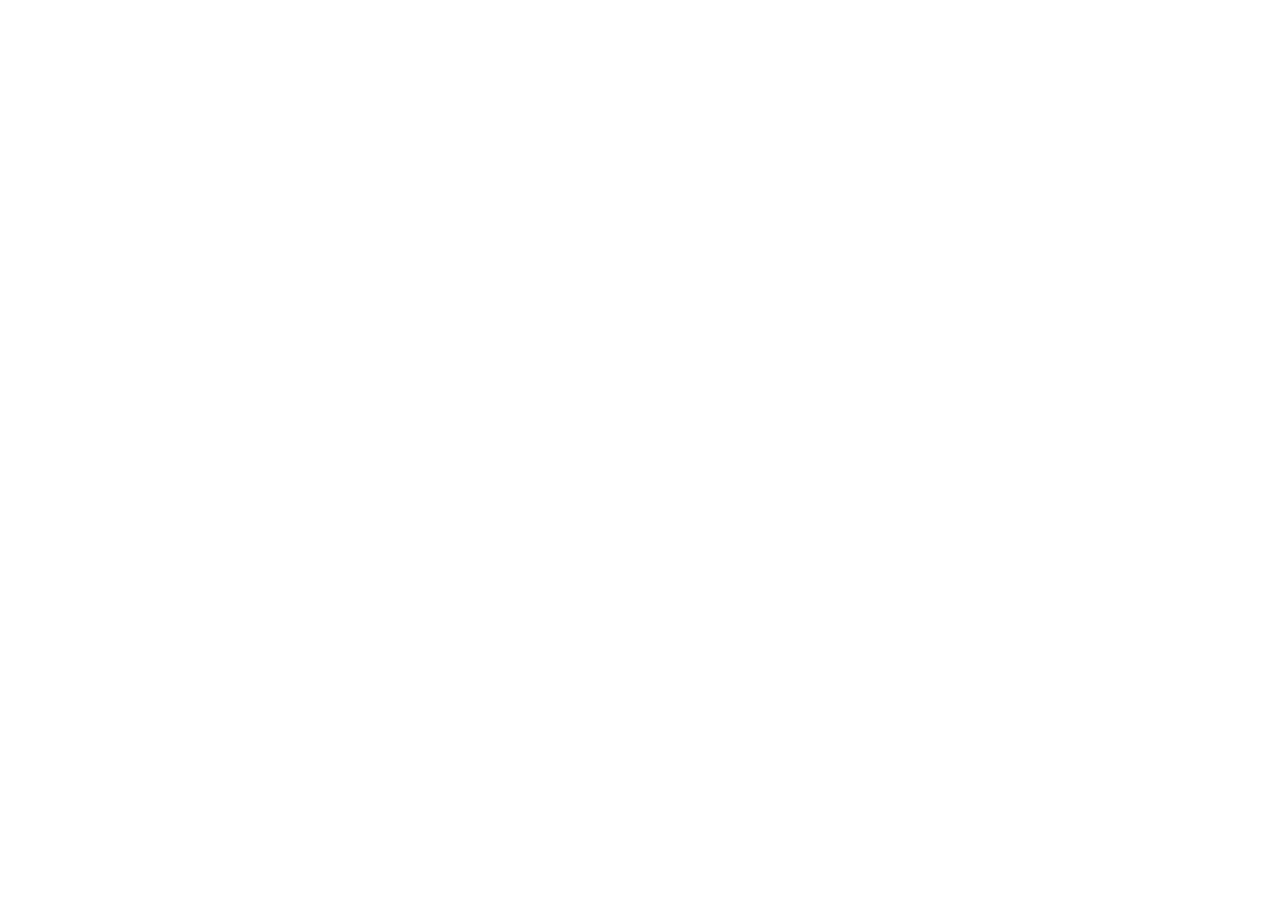
==== index.html @ 5455a0c4 "adding first file" ====
<!DOCTYPE html>
<html lang="en">

<head>
    <meta charset="UTF-8">
    <meta name="viewport" content="width=device-width, initial-scale=1.0">
    <title>Mental Models</title>

    <link rel="stylesheet" href="css/style.css">
    <link rel="stylesheet" href="css/responsive.css">

   <link rel="stylesheet" href="dist/css/lightbox.css">

    <script src= "js/main.js"></script>


</head>

<main>
    
</main>
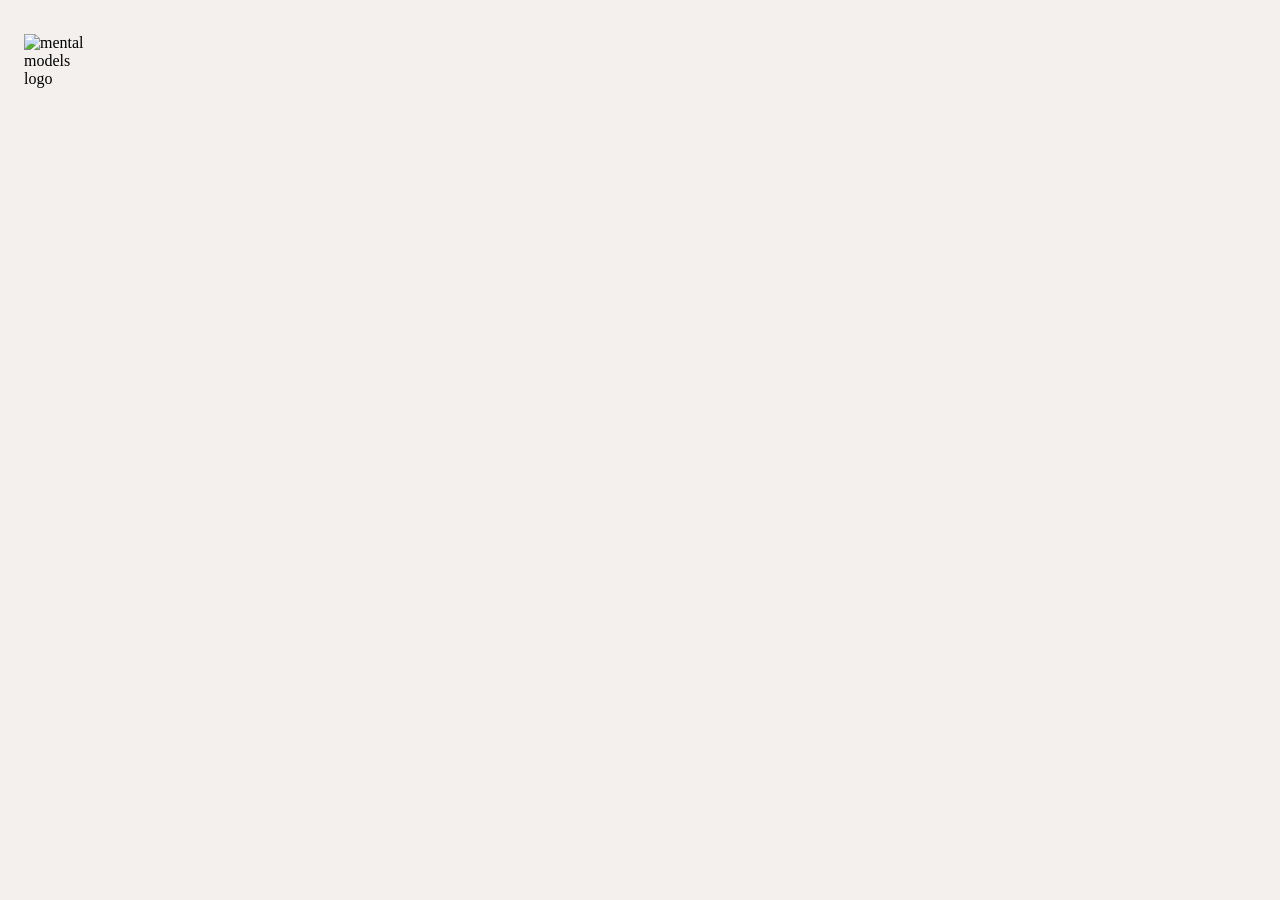
==== commit f9a39ef8: "working on nav" ====
--- a/index.html
+++ b/index.html
@@ -9,13 +9,67 @@
     <link rel="stylesheet" href="css/style.css">
     <link rel="stylesheet" href="css/responsive.css">
 
-   <link rel="stylesheet" href="dist/css/lightbox.css">
-
-    <script src= "js/main.js"></script>
-
-
 </head>
 
 <main>
-    
+
+    <header>
+
+    <!-- ===================================
+    NAV
+    =================================== -->
+
+    <div class="nav">
+        <div class="nav_container">
+
+            <div class="content_logo-container">
+                <img class="logo" src="assets/logo.svg" alt="mental models logo">
+            </div>
+
+            <div class="content_nav-link-container">
+
+                <div class=".nav-link-container_mode">
+                    <img class="icon" src="assets/dark-mode.svg" alt="dark mode">
+                </div>
+
+                <div class="nav-link-container_accessibility">
+                    <h4></h4>
+                </div>
+
+            </div>
+
+        </div>
+    </div>
+
+
+
+    </header>
+
+
+
+
+
+    <section>
+
+    <!-- ===================================
+    CONTENT
+    =================================== -->
+
+
+    <footer>
+        
+
+    </footer>
+
+
+    </section>
+
+
+
+
+
+
+
+
+
 </main>
--- a/css/style.css
+++ b/css/style.css
@@ -0,0 +1,119 @@
+
+body{
+    display: flex;
+    width: 390px;
+    flex-direction: column;
+    align-items: flex-start;
+    background: var(--grayscale-surface-default, #F3F0EE);
+
+}
+
+
+h4{
+    color: var(--grayscale-text-title, #26201E);
+
+    /* Heading/H4 */
+    font-family: var(--fonts-style-heading, "Source Serif 4");
+    font-size: var(--fonts-size-heading-H4, 30px);
+    font-style: normal;
+    font-weight: 700;
+    line-height: var(--fonts-line-height-heading-H4, 39px); /* 130% */
+}
+
+
+
+/* ===================================
+    ICON
+    =================================== */
+
+.icons{
+    width: 24px;
+    height: 24px;
+    flex-shrink: 0;
+    aspect-ratio: 1/1;
+}
+
+.logo{
+    width: 68px;
+    height: 68px;
+}
+
+
+/* ===================================
+    NAV
+    =================================== */
+
+.nav{
+    display: flex;
+    height: 120px;
+    padding: 0 var(--nav-margin, 16px);
+    justify-content: center;
+    align-items: center;
+    align-self: stretch;
+}
+
+.nav_container{
+    display: flex;
+    max-width: 1280px;
+    justify-content: center;
+    align-items: center;
+    flex: 1 0 0;
+    align-self: stretch;
+}
+
+.nav_container_content{
+    display: flex;
+    justify-content: space-between;
+    align-items: center;
+    flex: 1 0 0;
+    align-self: stretch;
+}
+
+/* LOGO */
+.content_logo-container{
+    display: flex;
+    width: 68px;
+    padding: 4px 0;
+    flex-direction: column;
+    align-items: center;
+}
+
+/* NAV LINK CONTAINER */
+.content_nav-link-container{
+    display: none;
+    justify-content: flex-end;
+    align-items: center;
+    gap: 40px;
+}
+
+/* LIGHT/DARK MODE */
+.nav-link-container_mode{
+    display: flex;
+    align-items: center;
+    gap: 55px;
+}
+
+.nav-link-container_accessibility{
+    display: flex;
+    align-items: center;
+    gap: 11px;
+}
+
+
+.content_menu-icon{
+    display: flex;
+    padding: 10px;
+    justify-content: center;
+    align-items: center;
+    gap: 10px;
+}
+
+.menu{
+    display: flex;
+    width: 44px;
+    height: 44px;
+    padding: 10px;
+    flex-direction: column;
+    align-items: flex-start;
+    gap: 30px;
+}
--- a/css/responsive.css
+++ b/css/responsive.css
@@ -0,0 +1,16 @@
+
+
+@media (min-width: 807px){
+
+
+}
+
+
+@media (min-width: 1440px){
+
+.content_nav-link-container {
+    display: flex;
+
+}
+
+}
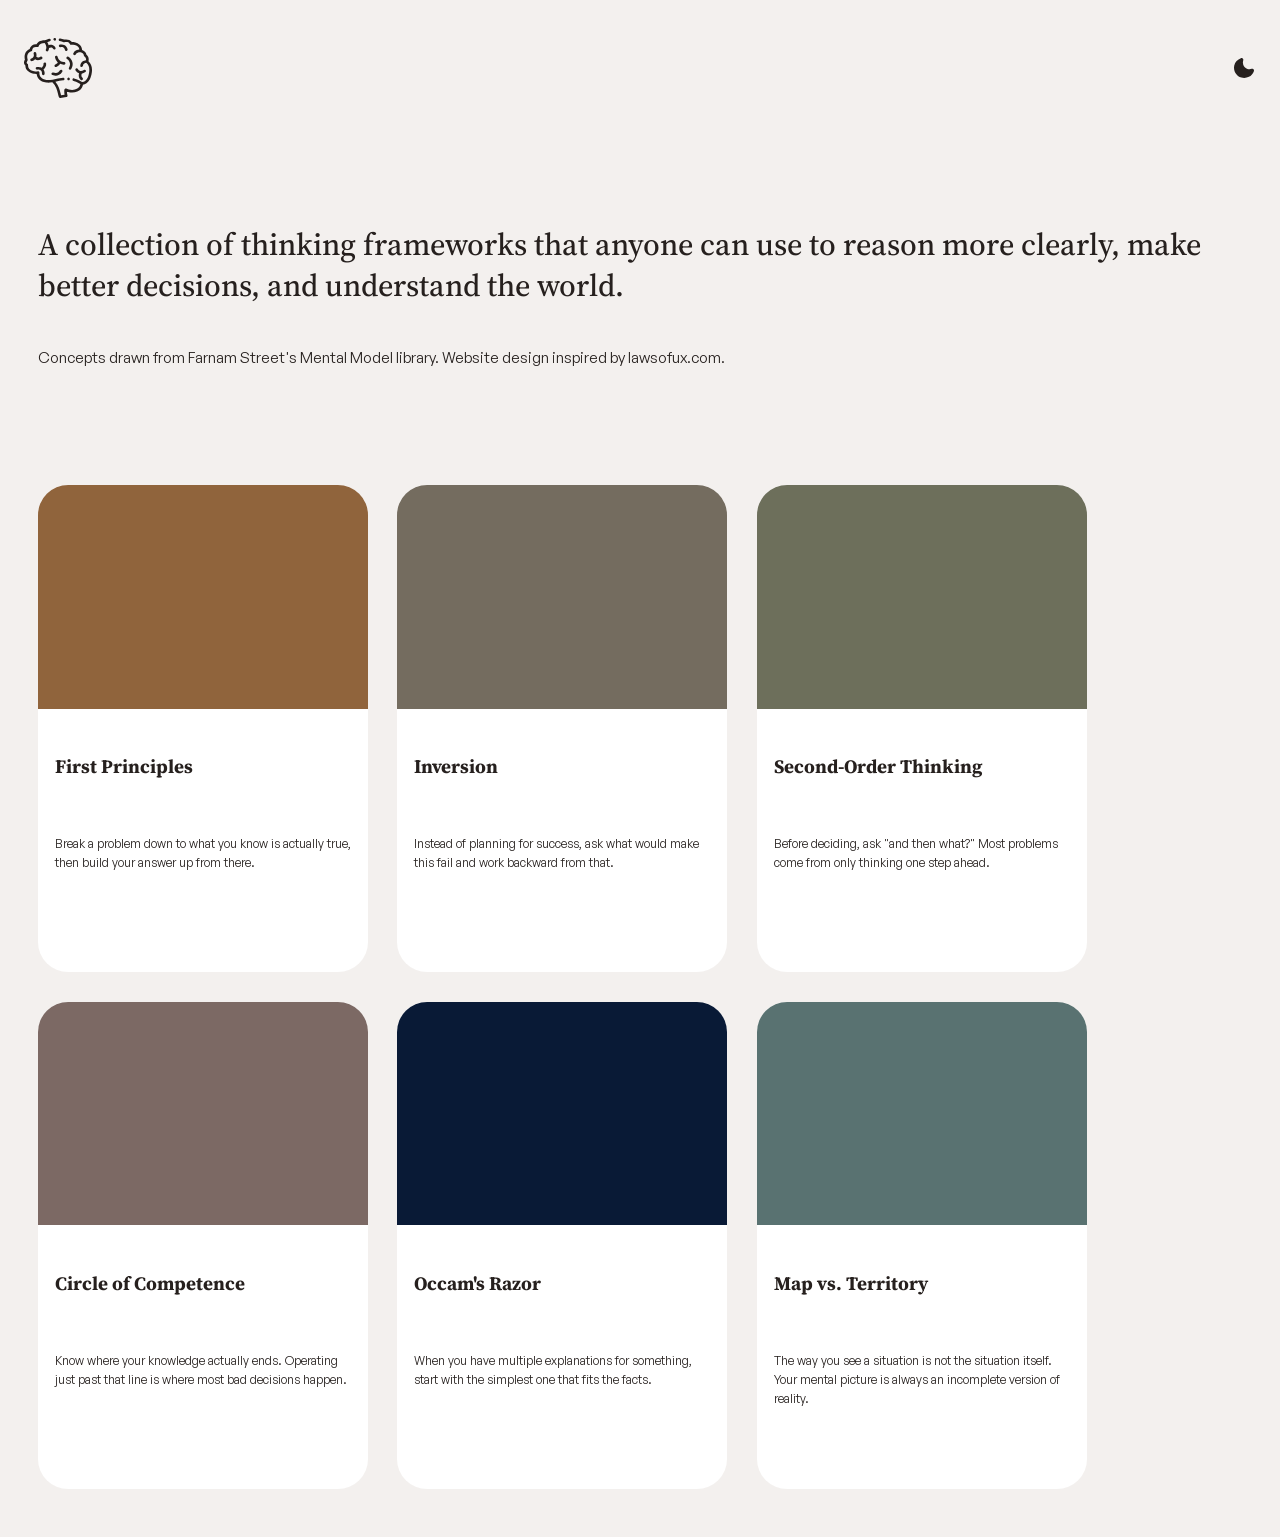
==== commit 65c9baf1: "home page" ====
--- a/index.html
+++ b/index.html
@@ -6,61 +6,145 @@
     <meta name="viewport" content="width=device-width, initial-scale=1.0">
     <title>Mental Models</title>
 
+    <!-- FONTS -->
+    <link rel="preconnect" href="https://fonts.googleapis.com">
+    <link rel="preconnect" href="https://fonts.gstatic.com" crossorigin>
+    <link href="https://fonts.googleapis.com/css2?family=Source+Serif+4:ital,opsz,wght@0,8..60,200..900;1,8..60,200..900&display=swap" rel="stylesheet">
+
+
     <link rel="stylesheet" href="css/style.css">
     <link rel="stylesheet" href="css/responsive.css">
 
 </head>
 
-<main>
-
-    <header>
-
     <!-- ===================================
     NAV
     =================================== -->
 
-    <div class="nav">
+    <header class="nav">
         <div class="nav_container">
+            <div class="nav_container_content">
 
-            <div class="content_logo-container">
-                <img class="logo" src="assets/logo.svg" alt="mental models logo">
-            </div>
-
-            <div class="content_nav-link-container">
-
-                <div class=".nav-link-container_mode">
-                    <img class="icon" src="assets/dark-mode.svg" alt="dark mode">
+                <!-- LOGO -->
+                <div class="content_logo-container">
+                    <img class="logo" src="assets/logo.svg" alt="mental models logo">
                 </div>
 
-                <div class="nav-link-container_accessibility">
-                    <h4></h4>
+                <!-- MODE -->
+                <div class="content_mode-container">
+                    <img class="icons" src="assets/dark-mode.svg" alt="change display mode">
                 </div>
 
             </div>
 
         </div>
-    </div>
-
-
-
     </header>
-
-
-
-
-
-    <section>
-
+    
     <!-- ===================================
     CONTENT
     =================================== -->
 
+    <main class="content">
+        <div class="content_header">
+            <div class="header_header">
+            <h2>A collection of thinking frameworks that anyone can use to reason more clearly, make better decisions, and understand the world.
+            </h2>
+            </div>
+            <div class="header_sub-header">
+            <p class="b2">Concepts drawn from Farnam Street's Mental Model library. Website design inspired by lawsofux.com.
+            </p>
+            </div>
+        </div>
 
-    <footer>
-        
+        <section class="content_container">
 
-    </footer>
+        <!-- 01 FIRST PRINCIPLES -->
+            <div class="card-container">
+                <div class="card">
+                    <div class="card_header" style="--card-bg: #90643C"></div>
+                    <div class="card_text">
+                        <h4 class="text_header">First Principles</h4>
+                        <div class="text_body">
+                            <p class="b3">Break a problem down to what you know is actually true, then build your answer up from there.</p>
+                        </div>
+                        
+                    </div>
+                </div>
+            </div>
 
+        <!-- 02 INVERSION -->
+            <div class="card-container">
+                <div class="card">
+                    <div class="card_header" style="--card-bg: #746C5F"></div>
+                    <div class="card_text">
+                        <h4 class="text_header">Inversion</h4>
+                        <div class="text_body">
+                            <p class="b3">Instead of planning for success, ask what would make this fail and work backward from that.</p>
+                        </div>
+                        
+                    </div>
+                </div>
+            </div>
+
+        <!-- 03 SECOND ORDER THINKING -->
+            <div class="card-container">
+                <div class="card">
+                    <div class="card_header" style="--card-bg: #6D6F5B"></div>
+                    <div class="card_text">
+                        <h4 class="text_header">Second-Order Thinking</h4>
+                        <div class="text_body">
+                            <p class="b3">Before deciding, ask "and then what?" Most problems come from only thinking one step ahead.</p>
+                        </div>
+                        
+                    </div>
+                </div>
+            </div>
+
+            <!-- 04 Circle of Competence -->
+            <div class="card-container">
+                <div class="card">
+                    <div class="card_header" style="--card-bg: #7C6964"></div>
+                    <div class="card_text">
+                        <h4 class="text_header">Circle of Competence</h4>
+                        <div class="text_body">
+                            <p class="b3">Know where your knowledge actually ends. Operating just past that line is where most bad decisions happen.</p>
+                        </div>
+                        
+                    </div>
+                </div>
+            </div>
+
+        <!-- 05 Occam's Razor -->
+            <div class="card-container">
+                <div class="card">
+                    <div class="card_header" style="--card-bg: #091A36"></div>
+                    <div class="card_text">
+                        <h4 class="text_header">Occam's Razor</h4>
+                        <div class="text_body">
+                            <p class="b3">When you have multiple explanations for something, start with the simplest one that fits the facts.</p>
+                        </div>
+                        
+                    </div>
+                </div>
+            </div>
+
+        <!-- 03 Map vs. Territory -->
+            <div class="card-container">
+                <div class="card">
+                    <div class="card_header" style="--card-bg: #597271"></div>
+                    <div class="card_text">
+                        <h4 class="text_header">Map vs. Territory</h4>
+                        <div class="text_body">
+                            <p class="b3">The way you see a situation is not the situation itself. Your mental picture is always an incomplete version of reality.</p>
+                        </div>
+                        
+                    </div>
+                </div>
+            </div>
+
+        </section>
+
+    </main>
 
     </section>
 
@@ -68,8 +152,3 @@
 
 
 
-
-
-
-
-</main>
--- a/css/style.css
+++ b/css/style.css
@@ -1,29 +1,80 @@
+/* ===================================
+    FONTS
+    =================================== */
+
+@font-face {
+  font-family: 'General Sans Variable';
+  src: url('../fonts/GeneralSans-Variable.ttf') format('truetype');
+  font-weight: normal;
+  font-style: normal;
+}
+
+
+/* ===================================
+    VARIABLES
+    =================================== */
 
 body{
     display: flex;
-    width: 390px;
     flex-direction: column;
     align-items: flex-start;
     background: var(--grayscale-surface-default, #F3F0EE);
-
-}
-
+}
+
+h2{
+    color: var(--grayscale-text-title, #26201E);
+
+    /* Heading/H2 */
+    font-family: var(--fonts-style-heading, "Source Serif 4");
+    font-size: var(--fonts-size-heading-H2, 31px);
+    font-style: normal;
+    font-weight: 500;
+    line-height: var(--fonts-line-height-heading-H2, 41px); /* 132.258% */
+}
 
 h4{
+    color: var(--grayscale-text-title, #26201E);
+
+    /* Heading/H4 */
     color: var(--grayscale-text-title, #26201E);
 
     /* Heading/H4 */
     font-family: var(--fonts-style-heading, "Source Serif 4");
-    font-size: var(--fonts-size-heading-H4, 30px);
+    font-size: var(--fonts-size-heading-H4, 19px);
     font-style: normal;
     font-weight: 700;
-    line-height: var(--fonts-line-height-heading-H4, 39px); /* 130% */
-}
-
-
-
-/* ===================================
-    ICON
+    line-height: var(--fonts-line-height-heading-H4, 25px); /* 131.579% */
+}
+
+p{
+    color: var(--grayscale-text-title, #26201E);
+}
+
+.b2{
+    /* Body/B2 */
+    font-family: var(--fonts-style-body, "General Sans Variable");
+    font-size: var(--fonts-size-body-B2, 0.9375rem);
+    font-style: normal;
+    font-weight: 500;
+    line-height: var(--fonts-line-height-body-B2, 1.5rem); /* 160% */
+}
+
+.b3{
+    color: var(--grayscale-text-body, #26201E);
+
+    /* Body/B3 */
+    font-family: var(--fonts-style-body, "General Sans Variable");
+    font-size: var(--fonts-size-body-B3, 12px);
+    font-style: normal;
+    font-weight: 500;
+    line-height: var(--fonts-line-height-body-B3, 19px); /* 158.333% */
+
+
+    color: var(--grayscale-text-body, #26201E);
+}
+
+/* ===================================
+    ASSETS
     =================================== */
 
 .icons{
@@ -50,6 +101,7 @@
     justify-content: center;
     align-items: center;
     align-self: stretch;
+    /* border: solid, red; */
 }
 
 .nav_container{
@@ -59,6 +111,7 @@
     align-items: center;
     flex: 1 0 0;
     align-self: stretch;
+    /* border: solid black; */
 }
 
 .nav_container_content{
@@ -78,42 +131,112 @@
     align-items: center;
 }
 
-/* NAV LINK CONTAINER */
-.content_nav-link-container{
-    display: none;
+.content_mode-container{
+    display: hide;
     justify-content: flex-end;
     align-items: center;
     gap: 40px;
 }
 
-/* LIGHT/DARK MODE */
-.nav-link-container_mode{
-    display: flex;
-    align-items: center;
-    gap: 55px;
-}
-
-.nav-link-container_accessibility{
-    display: flex;
-    align-items: center;
-    gap: 11px;
-}
-
-
-.content_menu-icon{
-    display: flex;
-    padding: 10px;
+/* ===================================
+    CONTENT
+    =================================== */
+
+.content{
+    display: flex;
+    padding: 20px var(--home_content-margin, 20px);
+    flex-direction: column;
+    align-items: flex-start;
+    align-self: stretch;
+}
+
+/* ===================================
+    HEADER
+    =================================== */
+
+.content_header{
+    display: flex;
+    padding: 50px var(--home_content_header-margin, 0) 50px 9.8px;
+    flex-direction: column;
+    align-items: flex-start;
+    align-self: stretch;
+}
+
+.header_header{
+    align-self: stretch;
+}
+
+.header_sub-header{
+    align-self: stretch;
+}
+
+/* ===================================
+    MODEL CONTAINER
+    =================================== */
+
+.content_container{
+    display: flex;
+    padding: 40px 0 10px 0;
+    align-items: flex-start;
+    align-content: flex-start;
+    gap: 10px;
+    align-self: stretch;
+    flex-wrap: wrap;
+}
+
+
+/* ===================================
+    MODEL CARDS
+    =================================== */
+
+.card-container{
+    display: flex;
+    width: var(--card-width, 330px);
+    padding: 9.8px;
     justify-content: center;
     align-items: center;
-    gap: 10px;
-}
-
-.menu{
-    display: flex;
-    width: 44px;
-    height: 44px;
-    padding: 10px;
-    flex-direction: column;
-    align-items: flex-start;
-    gap: 30px;
+    gap: 9.8px;
+    /* border:solid black; */
+}
+
+.card{
+    display: flex;
+    height: 487.06px;
+    flex-direction: column;
+    align-items: flex-start;
+    flex: 1 0 0;;
+
+    border-radius: 30.108px;
+    background: var(--grayscale-surface-elevated, #FFF);
+    /* border:solid black; */
+}
+
+.card_header{
+    display: flex;
+    align-items: flex-start;
+    flex: 1 0 0;
+    align-self: stretch;
+    border-radius: 30.108px 30.108px 0 0;
+
+    /* COLOR VARIABLES */
+
+    background: var(--card-bg, #000);
+}
+
+.card_text{
+    display: flex;
+    padding: 20px 10px 20px 17px;
+    flex-direction: column;
+    align-items: flex-start;
+    gap: 18.065px;
+    flex: 1 0 0;
+    align-self: stretch;
+}
+
+.text_header{
+    align-self: stretch;
+}
+
+.text_body{
+    max-width: var(--card_text_body-min-width, 313px);
 }
--- a/css/responsive.css
+++ b/css/responsive.css
@@ -6,11 +6,10 @@
 }
 
 
-@media (min-width: 1440px){
+@media (min-width: 1024px){
 
-.content_nav-link-container {
+.content_mode-container{
     display: flex;
-
 }
 
 }
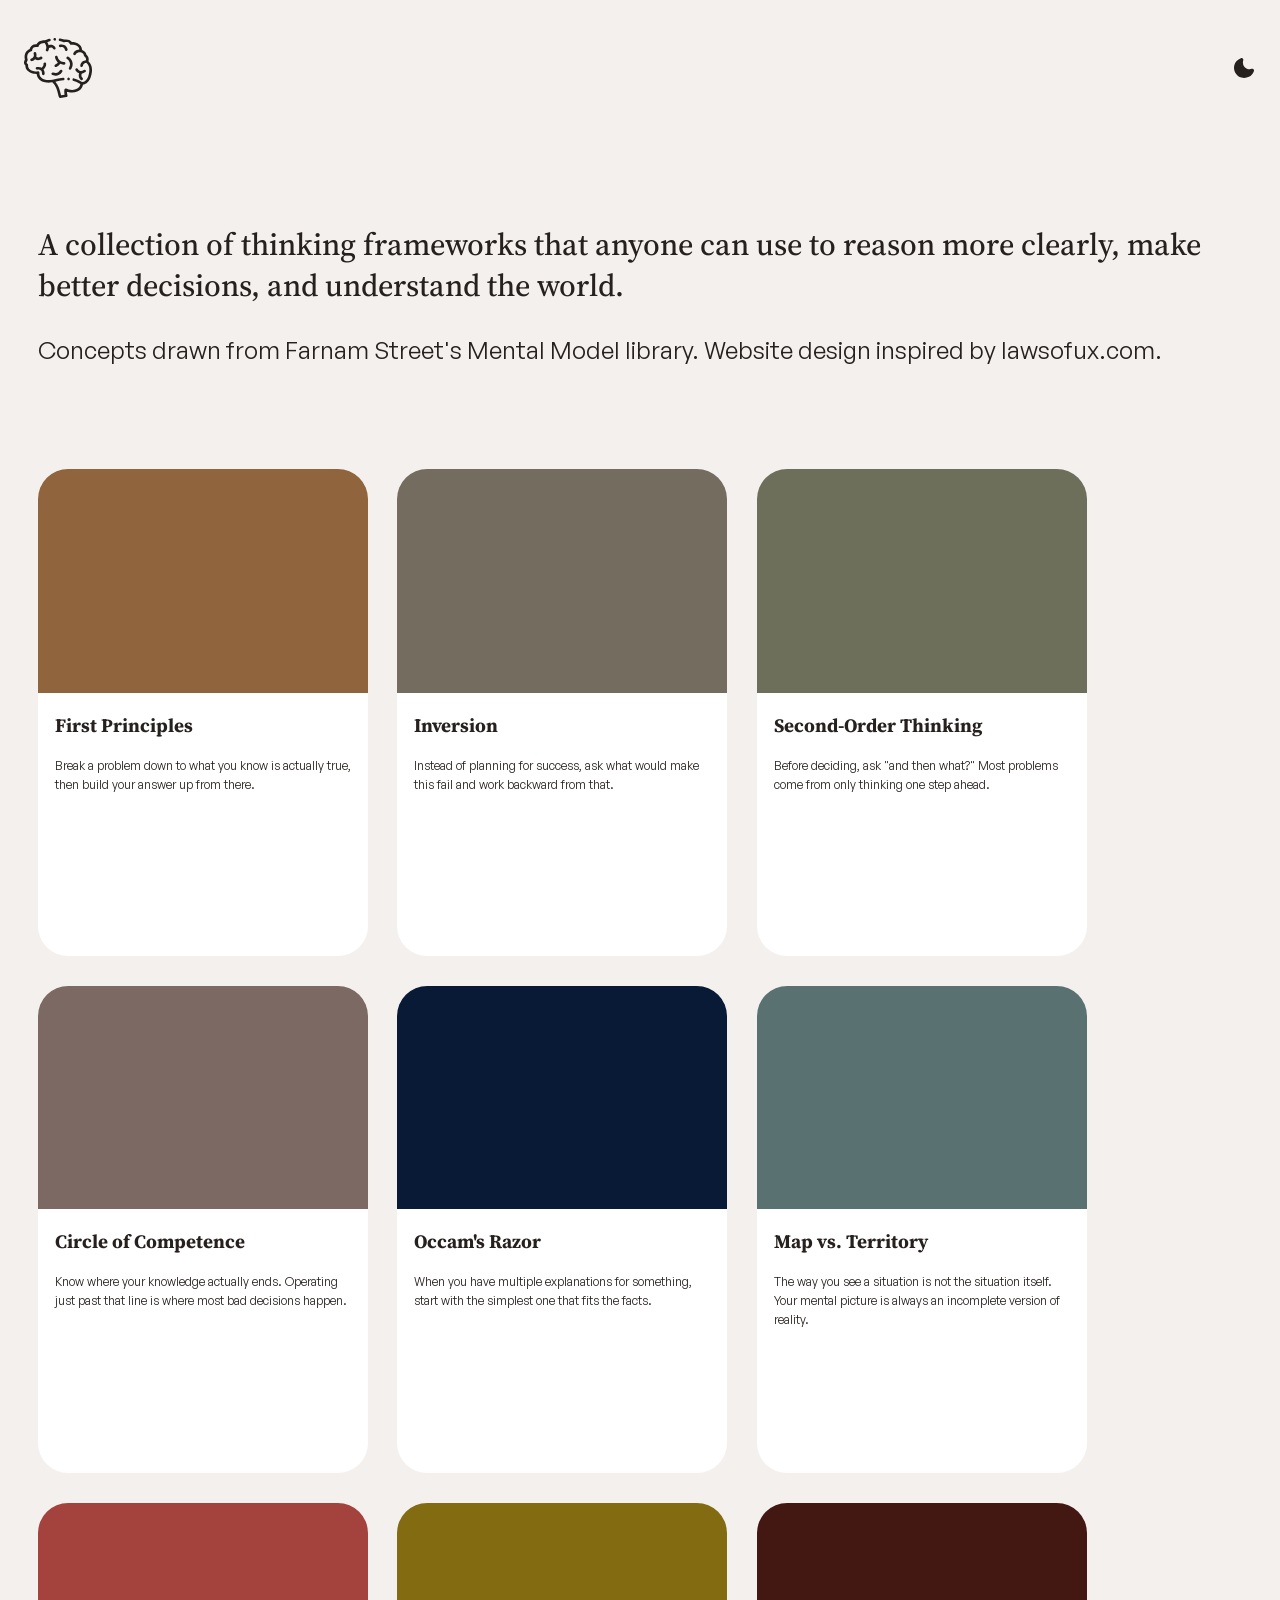
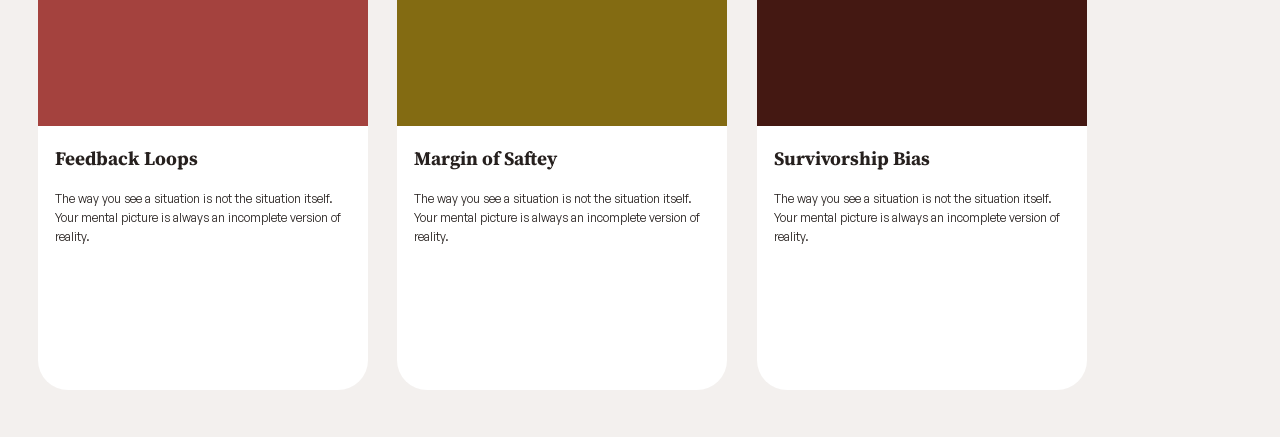
==== commit 5c46e285: "sat" ====
--- a/index.html
+++ b/index.html
@@ -12,6 +12,7 @@
     <link href="https://fonts.googleapis.com/css2?family=Source+Serif+4:ital,opsz,wght@0,8..60,200..900;1,8..60,200..900&display=swap" rel="stylesheet">
 
 
+    <link rel="stylesheet" href="css/main-style.css">
     <link rel="stylesheet" href="css/style.css">
     <link rel="stylesheet" href="css/responsive.css">
 
@@ -34,6 +35,8 @@
                 <div class="content_mode-container">
                     <img class="icons" src="assets/dark-mode.svg" alt="change display mode">
                 </div>
+
+                
 
             </div>
 
@@ -59,6 +62,7 @@
         <section class="content_container">
 
         <!-- 01 FIRST PRINCIPLES -->
+         <a href="models/first-principles.html" class="card-link">
             <div class="card-container">
                 <div class="card">
                     <div class="card_header" style="--card-bg: #90643C"></div>
@@ -71,8 +75,11 @@
                     </div>
                 </div>
             </div>
+        </a>
+
 
         <!-- 02 INVERSION -->
+        <a href="models/inversion.html" class="card-link">
             <div class="card-container">
                 <div class="card">
                     <div class="card_header" style="--card-bg: #746C5F"></div>
@@ -85,8 +92,11 @@
                     </div>
                 </div>
             </div>
+        </a>
+
 
         <!-- 03 SECOND ORDER THINKING -->
+        <a href="models/second-order-thinking.html" class="card-link">
             <div class="card-container">
                 <div class="card">
                     <div class="card_header" style="--card-bg: #6D6F5B"></div>
@@ -99,8 +109,10 @@
                     </div>
                 </div>
             </div>
+        </a>
 
             <!-- 04 Circle of Competence -->
+        <a href="models/circle-of-confidence.html" class="card-link">
             <div class="card-container">
                 <div class="card">
                     <div class="card_header" style="--card-bg: #7C6964"></div>
@@ -113,8 +125,10 @@
                     </div>
                 </div>
             </div>
+        </a>
 
         <!-- 05 Occam's Razor -->
+        <a href="models/occams-razor.html" class="card-link">
             <div class="card-container">
                 <div class="card">
                     <div class="card_header" style="--card-bg: #091A36"></div>
@@ -127,8 +141,10 @@
                     </div>
                 </div>
             </div>
-
-        <!-- 03 Map vs. Territory -->
+        </a>
+
+        <!-- 06 Map vs. Territory -->
+        <a href="models/map-territory.html" class="card-link">
             <div class="card-container">
                 <div class="card">
                     <div class="card_header" style="--card-bg: #597271"></div>
@@ -141,14 +157,55 @@
                     </div>
                 </div>
             </div>
+        </a>
+
+        <!-- 07 Feedback Loops -->
+        <a href="models/feedback-loops.html" class="card-link">
+            <div class="card-container">
+                <div class="card">
+                    <div class="card_header" style="--card-bg: #A4423E"></div>
+                    <div class="card_text">
+                        <h4 class="text_header">Feedback Loops</h4>
+                        <div class="text_body">
+                            <p class="b3">The way you see a situation is not the situation itself. Your mental picture is always an incomplete version of reality.</p>
+                        </div>
+                        
+                    </div>
+                </div>
+            </div>
+        </a>
+
+        <!-- 08 Margin of Saftey -->
+        <a href="models/margin-of-saftey.html" class="card-link">
+            <div class="card-container">
+                <div class="card">
+                    <div class="card_header" style="--card-bg: #836B12"></div>
+                    <div class="card_text">
+                        <h4 class="text_header">Margin of Saftey</h4>
+                        <div class="text_body">
+                            <p class="b3">The way you see a situation is not the situation itself. Your mental picture is always an incomplete version of reality.</p>
+                        </div>
+                        
+                    </div>
+                </div>
+            </div>
+        </a>
+
+        <!-- 09 Survivorship Bias -->
+        <a href="models/survivorship-bias.html" class="card-link">
+            <div class="card-container">
+                <div class="card">
+                    <div class="card_header" style="--card-bg: #441812"></div>
+                    <div class="card_text">
+                        <h4 class="text_header">Survivorship Bias</h4>
+                        <div class="text_body">
+                            <p class="b3">The way you see a situation is not the situation itself. Your mental picture is always an incomplete version of reality.</p>
+                        </div>
+                    </div>
+                </div>
+            </div>
+        </a>
 
         </section>
 
     </main>
-
-    </section>
-
-
-
-
-
--- a/css/main-style.css
+++ b/css/main-style.css
@@ -0,0 +1,155 @@
+/* ===================================
+    NAV
+    =================================== */
+
+.nav{
+    display: flex;
+    height: 120px;
+    padding: 0 var(--nav-margin, 16px);
+    justify-content: center;
+    align-items: center;
+    align-self: stretch;
+    /* border: solid, red; */
+}
+
+.nav_container{
+    display: flex;
+    max-width: 1280px;
+    justify-content: center;
+    align-items: center;
+    flex: 1 0 0;
+    align-self: stretch;
+    /* border: solid black; */
+}
+
+.nav_container_content{
+    display: flex;
+    justify-content: space-between;
+    align-items: center;
+    flex: 1 0 0;
+    align-self: stretch;
+}
+
+/* LOGO */
+.content_logo-container{
+    display: flex;
+    width: 68px;
+    padding: 4px 0;
+    flex-direction: column;
+    align-items: center;
+}
+
+.content_mode-container{
+    display: hide;
+    justify-content: flex-end;
+    align-items: center;
+    gap: 40px;
+}
+
+/* ===================================
+    HOME CONTENT
+    =================================== */
+
+.content{
+    display: flex;
+    padding: 20px var(--home_content-margin, 20px);
+    flex-direction: column;
+    align-items: flex-start;
+    align-self: stretch;
+}
+
+/* ===================================
+    HEADER
+    =================================== */
+
+.content_header{
+    display: flex;
+    padding: 50px var(--home_content_header-margin, 0) 50px 9.8px;
+    flex-direction: column;
+    align-items: flex-start;
+    align-self: stretch;
+}
+
+.header_header{
+    align-self: stretch;
+}
+
+.header_sub-header{
+    align-self: stretch;
+}
+
+/* ===================================
+    MODEL CONTAINER
+    =================================== */
+
+.content_container{
+    display: flex;
+    padding: 40px 0 10px 0;
+    align-items: flex-start;
+    align-content: flex-start;
+    gap: 10px;
+    align-self: stretch;
+    flex-wrap: wrap;
+}
+
+/* ===================================
+    MODEL CARDS
+    =================================== */
+
+.card-container{
+    display: flex;
+    width: var(--card-width, 330px);
+    padding: 9.8px;
+    justify-content: center;
+    align-items: center;
+    gap: 9.8px;
+    /* border:solid black; */
+}
+
+.card-link {
+    text-decoration: none;
+    color: inherit;
+    display: contents; /* lets the card-container behave as if the <a> tag isn't there */
+}
+
+.card{
+    display: flex;
+    height: 487.06px;
+    flex-direction: column;
+    align-items: flex-start;
+    flex: 1 0 0;;
+
+    border-radius: 30.108px;
+    background: var(--grayscale-surface-elevated, #FFF);
+    /* border:solid black; */
+}
+
+.card_header{
+    display: flex;
+    align-items: flex-start;
+    flex: 1 0 0;
+    align-self: stretch;
+    border-radius: 30.108px 30.108px 0 0;
+
+    /* COLOR VARIABLES */
+
+    background: var(--card-bg, #000);
+}
+
+.card_text{
+    display: flex;
+    padding: 20px 10px 20px 17px;
+    flex-direction: column;
+    align-items: flex-start;
+    gap: 18.065px;
+    flex: 1 0 0;
+    align-self: stretch;
+}
+
+.text_header{
+    align-self: stretch;
+}
+
+.text_body{
+    max-width: var(--card_text_body-min-width, 313px);
+}
--- a/css/style.css
+++ b/css/style.css
@@ -44,19 +44,23 @@
     font-style: normal;
     font-weight: 700;
     line-height: var(--fonts-line-height-heading-H4, 25px); /* 131.579% */
+    margin: 0;
 }
 
 p{
     color: var(--grayscale-text-title, #26201E);
+    margin: 0;
 }
 
 .b2{
+    color: var(--grayscale-text-body, #26201E);
+
     /* Body/B2 */
     font-family: var(--fonts-style-body, "General Sans Variable");
-    font-size: var(--fonts-size-body-B2, 0.9375rem);
+    font-size: var(--fonts-size-body-B2, 24px);
     font-style: normal;
     font-weight: 500;
-    line-height: var(--fonts-line-height-body-B2, 1.5rem); /* 160% */
+    line-height: var(--fonts-line-height-body-B2, 38px); /* 158.333% */
 }
 
 .b3{
@@ -87,156 +91,4 @@
 .logo{
     width: 68px;
     height: 68px;
-}
-
-
-/* ===================================
-    NAV
-    =================================== */
-
-.nav{
-    display: flex;
-    height: 120px;
-    padding: 0 var(--nav-margin, 16px);
-    justify-content: center;
-    align-items: center;
-    align-self: stretch;
-    /* border: solid, red; */
-}
-
-.nav_container{
-    display: flex;
-    max-width: 1280px;
-    justify-content: center;
-    align-items: center;
-    flex: 1 0 0;
-    align-self: stretch;
-    /* border: solid black; */
-}
-
-.nav_container_content{
-    display: flex;
-    justify-content: space-between;
-    align-items: center;
-    flex: 1 0 0;
-    align-self: stretch;
-}
-
-/* LOGO */
-.content_logo-container{
-    display: flex;
-    width: 68px;
-    padding: 4px 0;
-    flex-direction: column;
-    align-items: center;
-}
-
-.content_mode-container{
-    display: hide;
-    justify-content: flex-end;
-    align-items: center;
-    gap: 40px;
-}
-
-/* ===================================
-    CONTENT
-    =================================== */
-
-.content{
-    display: flex;
-    padding: 20px var(--home_content-margin, 20px);
-    flex-direction: column;
-    align-items: flex-start;
-    align-self: stretch;
-}
-
-/* ===================================
-    HEADER
-    =================================== */
-
-.content_header{
-    display: flex;
-    padding: 50px var(--home_content_header-margin, 0) 50px 9.8px;
-    flex-direction: column;
-    align-items: flex-start;
-    align-self: stretch;
-}
-
-.header_header{
-    align-self: stretch;
-}
-
-.header_sub-header{
-    align-self: stretch;
-}
-
-/* ===================================
-    MODEL CONTAINER
-    =================================== */
-
-.content_container{
-    display: flex;
-    padding: 40px 0 10px 0;
-    align-items: flex-start;
-    align-content: flex-start;
-    gap: 10px;
-    align-self: stretch;
-    flex-wrap: wrap;
-}
-
-
-/* ===================================
-    MODEL CARDS
-    =================================== */
-
-.card-container{
-    display: flex;
-    width: var(--card-width, 330px);
-    padding: 9.8px;
-    justify-content: center;
-    align-items: center;
-    gap: 9.8px;
-    /* border:solid black; */
-}
-
-.card{
-    display: flex;
-    height: 487.06px;
-    flex-direction: column;
-    align-items: flex-start;
-    flex: 1 0 0;;
-
-    border-radius: 30.108px;
-    background: var(--grayscale-surface-elevated, #FFF);
-    /* border:solid black; */
-}
-
-.card_header{
-    display: flex;
-    align-items: flex-start;
-    flex: 1 0 0;
-    align-self: stretch;
-    border-radius: 30.108px 30.108px 0 0;
-
-    /* COLOR VARIABLES */
-
-    background: var(--card-bg, #000);
-}
-
-.card_text{
-    display: flex;
-    padding: 20px 10px 20px 17px;
-    flex-direction: column;
-    align-items: flex-start;
-    gap: 18.065px;
-    flex: 1 0 0;
-    align-self: stretch;
-}
-
-.text_header{
-    align-self: stretch;
-}
-
-.text_body{
-    max-width: var(--card_text_body-min-width, 313px);
 }
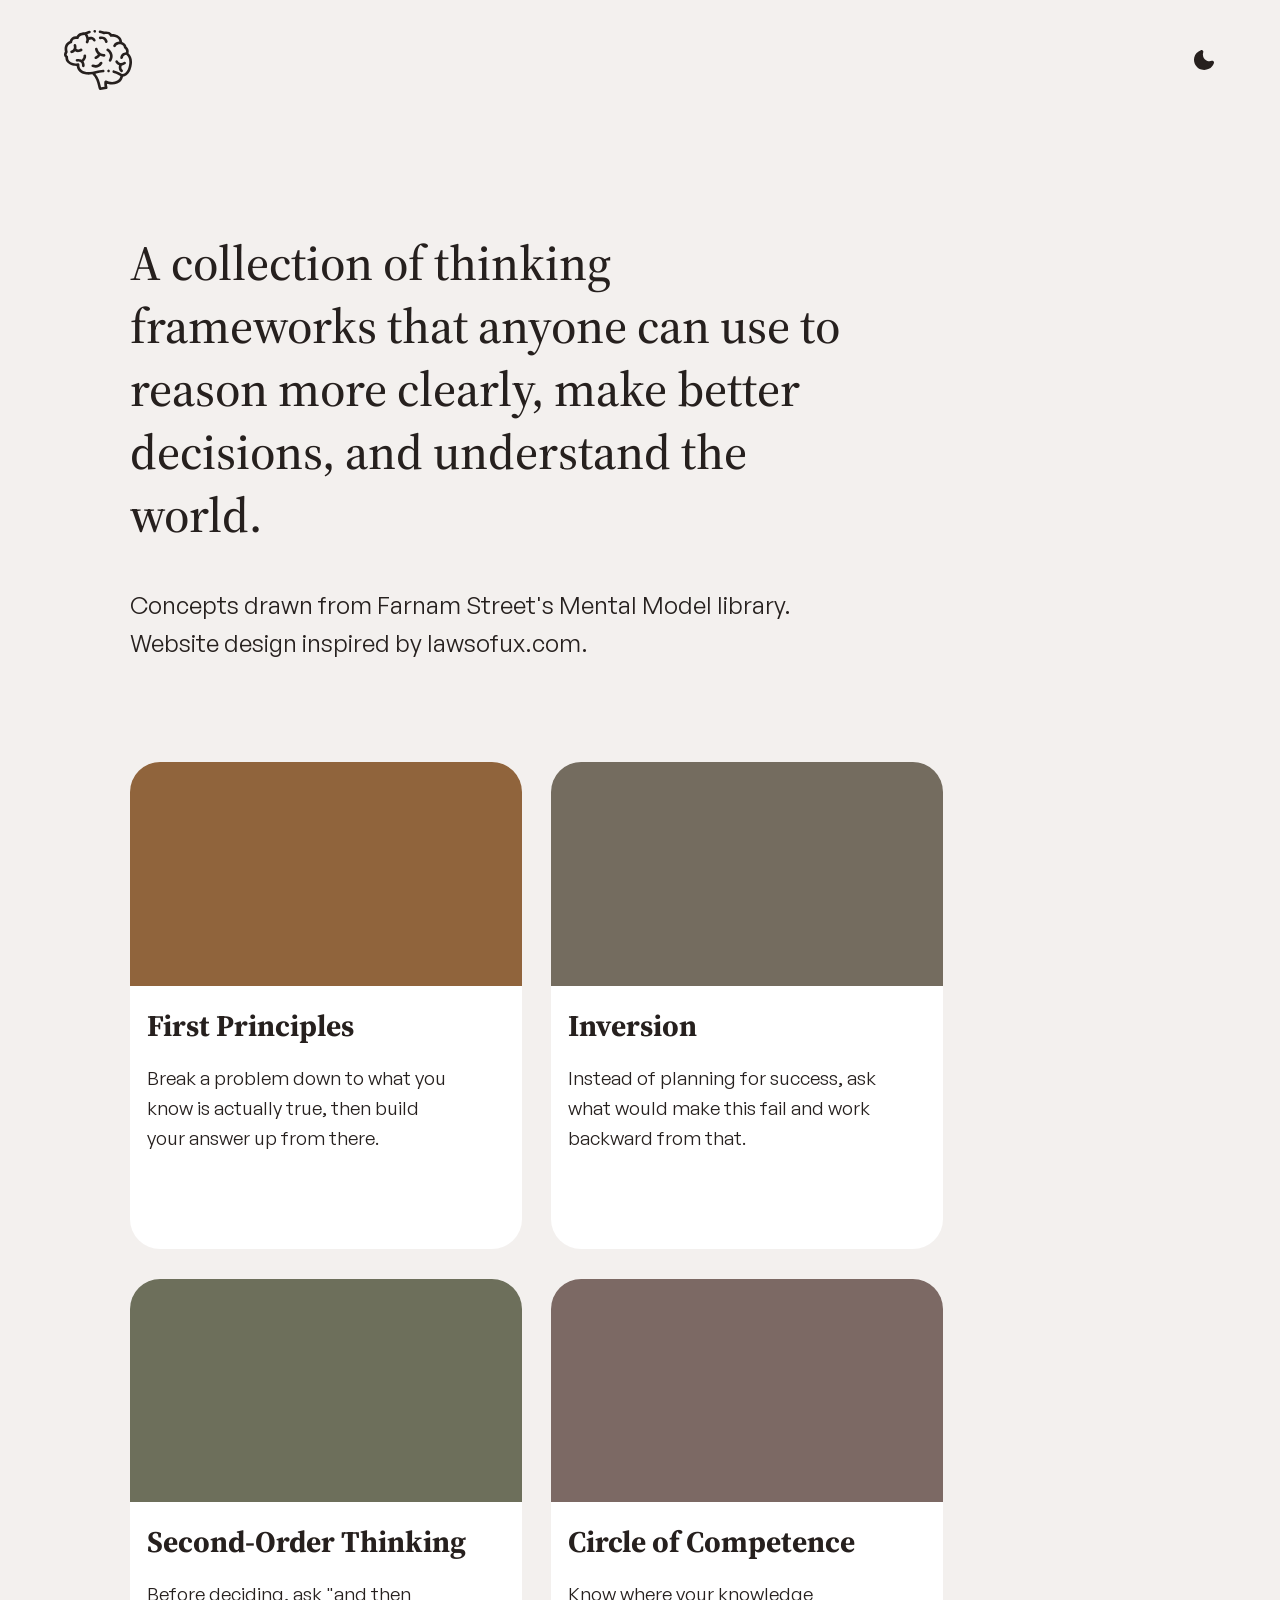
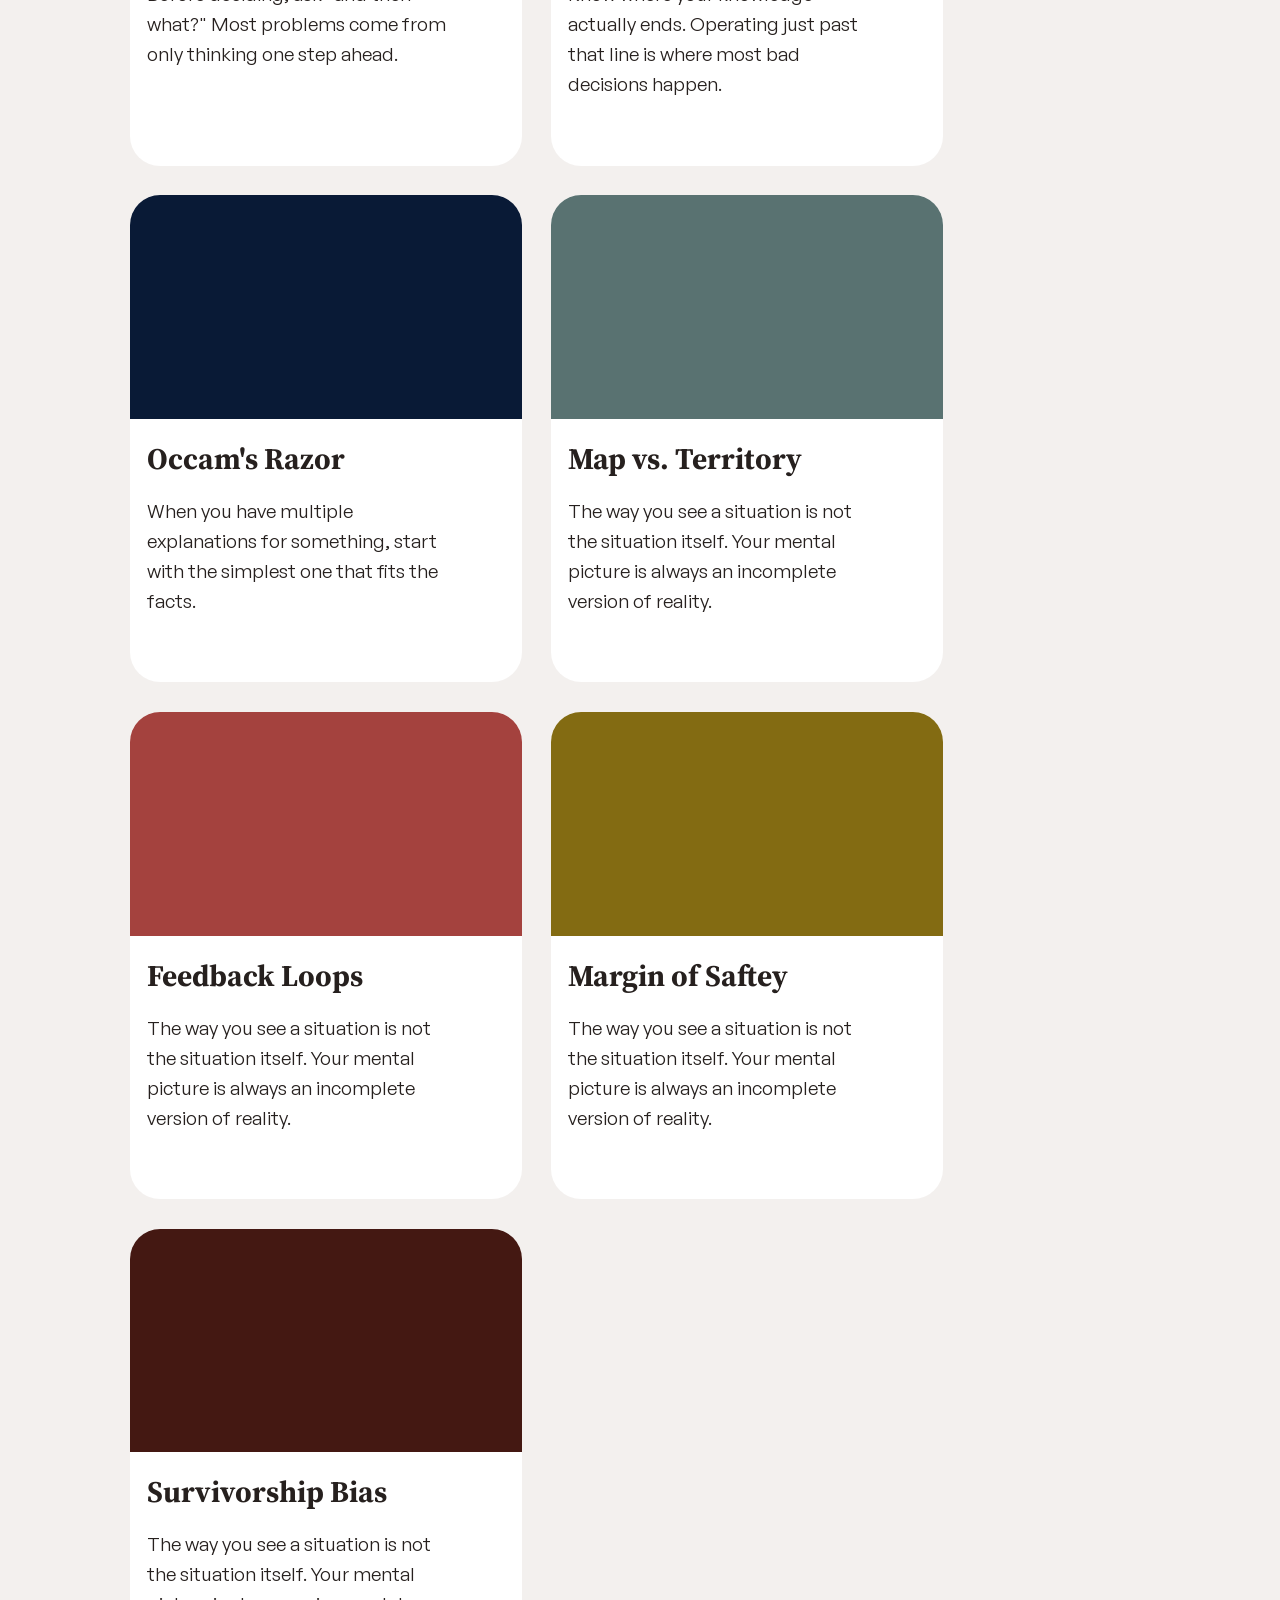
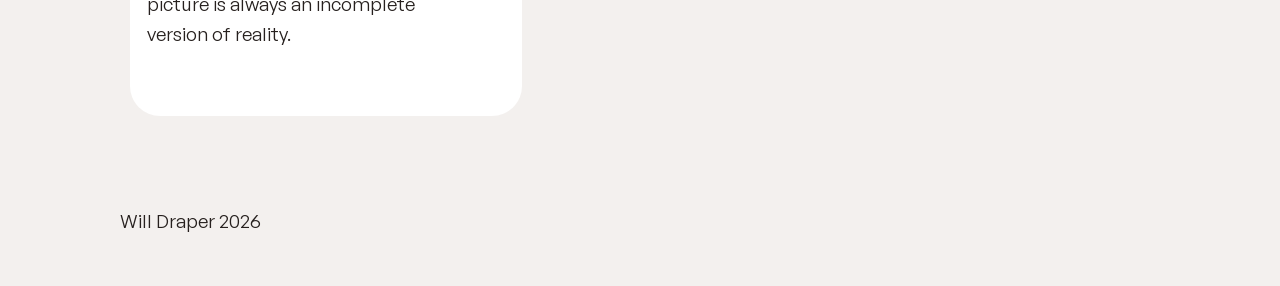
==== commit aafb5706: "model page progress" ====
--- a/index.html
+++ b/index.html
@@ -33,7 +33,7 @@
 
                 <!-- MODE -->
                 <div class="content_mode-container">
-                    <img class="icons" src="assets/dark-mode.svg" alt="change display mode">
+                    <img class="icons" src="assets/dark-mode-black.svg" alt="change display mode">
                 </div>
 
                 
@@ -208,4 +208,38 @@
 
         </section>
 
+    <!-- ===================================
+    FOOTER
+    =================================== -->
+
+    <footer class="footer">
+        <article class="b3">
+            Will Draper 2026
+        </article>
+    </footer>
+
+<script>
+  // Restore preference on page load
+  if (localStorage.getItem('theme') === 'dark') {
+    document.documentElement.setAttribute('data-theme', 'dark');
+    document.querySelector('.content_mode-container img').src = 'assets/light-mode-white.svg';
+  }
+
+  const toggleBtn = document.querySelector('.content_mode-container img');
+
+  toggleBtn.addEventListener('click', function () {
+    const isDark = document.documentElement.getAttribute('data-theme') === 'dark';
+
+    if (isDark) {
+      document.documentElement.removeAttribute('data-theme');
+      localStorage.setItem('theme', 'light');
+      this.src = this.src.replace('light-mode-white.svg', 'dark-mode-black.svg');
+    } else {
+      document.documentElement.setAttribute('data-theme', 'dark');
+      localStorage.setItem('theme', 'dark');
+      this.src = this.src.replace('dark-mode-black.svg', 'light-mode-white.svg');
+    }
+  });
+</script>
+
     </main>
--- a/css/main-style.css
+++ b/css/main-style.css
@@ -1,3 +1,15 @@
+/* main-style.css */
+
+body{
+    display: flex;
+    flex-direction: column;
+    align-items: flex-start;
+    background: var(--grayscale-surface-default, #F3F0EE);
+    max-width: 1511px;
+    margin: 0 auto;
+}
+
+
 /* ===================================
     NAV
     =================================== */
@@ -9,7 +21,6 @@
     justify-content: center;
     align-items: center;
     align-self: stretch;
-    /* border: solid, red; */
 }
 
 .nav_container{
@@ -19,7 +30,6 @@
     align-items: center;
     flex: 1 0 0;
     align-self: stretch;
-    /* border: solid black; */
 }
 
 .nav_container_content{
--- a/css/style.css
+++ b/css/style.css
@@ -1,3 +1,44 @@
+/* style.css */
+
+/* ===================================
+    GRAYSCALE PALETTE
+    =================================== */
+
+:root {
+    --grayscale-00:  #FFFFFF;
+    --grayscale-50:  #F3F0EE;
+    --grayscale-100: #EAE4E1;
+    --grayscale-200: #D6CAC1;
+    --grayscale-300: #C1AD9F;
+    --grayscale-400: #A69589;
+    --grayscale-500: #8D7F74;
+    --grayscale-600: #74675F;
+    --grayscale-700: #5D524B;
+    --grayscale-800: #463E39;
+    --grayscale-900: #2F2824;
+    --grayscale-950: #26201E;
+
+    /* semantic tokens — light mode defaults */
+    --grayscale-surface-default:   var(--grayscale-50);
+    --grayscale-surface-elevated:  var(--grayscale-00);
+    --grayscale-surface-negative:  var(--grayscale-950);
+    --grayscale-border-default:    #FFFFFF;
+    --grayscale-text-title:        var(--grayscale-950);
+    --grayscale-text-body:         var(--grayscale-950);
+    --grayscale-text-negative:     var(--grayscale-50);
+}
+
+/* dark mode — swap semantic tokens */
+[data-theme="dark"] {
+    --grayscale-surface-default:   var(--grayscale-950);
+    --grayscale-surface-elevated:  var(--grayscale-700);
+    --grayscale-surface-negative:  var(--grayscale-50);
+    --grayscale-border-default:    #FFFFFF;
+    --grayscale-text-title:        var(--grayscale-50);
+    --grayscale-text-body:         var(--grayscale-50);
+    --grayscale-text-negative:     var(--grayscale-950);
+}
+
 /* ===================================
     FONTS
     =================================== */
@@ -14,12 +55,18 @@
     VARIABLES
     =================================== */
 
-body{
-    display: flex;
-    flex-direction: column;
-    align-items: flex-start;
-    background: var(--grayscale-surface-default, #F3F0EE);
-}
+h1{
+    color: #F3F0EE;
+    text-align: center;
+
+    /* Heading/H1 */
+    font-family: var(--fonts-style-heading, "Source Serif 4");
+    font-size: var(--fonts-size-heading-H1, 40px);
+    font-style: normal;
+    font-weight: 900;
+    line-height: var(--fonts-line-height-heading-H1, 52px); /* 130% */
+}
+
 
 h2{
     color: var(--grayscale-text-title, #26201E);
@@ -30,6 +77,17 @@
     font-style: normal;
     font-weight: 500;
     line-height: var(--fonts-line-height-heading-H2, 41px); /* 132.258% */
+}
+
+h3{
+    color: var(--grayscale-surface-negative, #26201E);
+
+    /* Heading/H3 */
+    font-family: var(--fonts-style-heading, "Source Serif 4");
+    font-size: var(--fonts-size-heading-H3, 25px);
+    font-style: normal;
+    font-weight: 700;
+    line-height: var(--fonts-line-height-heading-H3, 32px); /* 128% */
 }
 
 h4{
@@ -47,9 +105,53 @@
     margin: 0;
 }
 
+h5{
+    color: var(--grayscale-surface-negative, #26201E);
+
+    /* Heading/H5 */
+    font-family: var(--fonts-style-heading, "Source Serif 4");
+    font-size: var(--fonts-size-heading-H5, 15px);
+    font-style: normal;
+    font-weight: 700;
+    line-height: var(--fonts-line-height-heading-H5, 20px); /* 133.333% */
+}
+
+.section-heading {
+    color: var(--grayscale-surface-negative, #26201E);
+    font-family: var(--fonts-style-heading, "Source Serif 4");
+    font-size: var(--fonts-size-heading-H3, 25px);
+    font-style: normal;
+    font-weight: 700;
+    line-height: var(--fonts-line-height-heading-H3, 32px);
+}
+
+
+
+
 p{
     color: var(--grayscale-text-title, #26201E);
     margin: 0;
+}
+
+.b1-big{
+    color: var(--grayscale-surface-negative, #26201E);
+
+    /* Body/B1-Big */
+    font-family: var(--fonts-style-body, "General Sans Variable");
+    font-size: var(--fonts-size-heading-H3, 25px);
+    font-style: normal;
+    font-weight: 500;
+    line-height: var(--fonts-size-heading-H1, 40px); /* 160% */
+}
+
+
+.b1 {
+    color: var(--grayscale-text-body, #26201E);
+    font-family: var(--fonts-style-body, "General Sans Variable");
+    font-size: var(--fonts-size-body-B1, 19px);
+    font-style: normal;
+    font-weight: 500;
+    line-height: var(--fonts-line-height-body-B1, 31px);
 }
 
 .b2{
@@ -57,10 +159,11 @@
 
     /* Body/B2 */
     font-family: var(--fonts-style-body, "General Sans Variable");
-    font-size: var(--fonts-size-body-B2, 24px);
-    font-style: normal;
-    font-weight: 500;
-    line-height: var(--fonts-line-height-body-B2, 38px); /* 158.333% */
+    font-size: var(--fonts-size-body-B2, 15px);
+    font-style: normal;
+    font-weight: 500;
+    line-height: var(--fonts-line-height-body-B2, 24px); /* 160% */
+
 }
 
 .b3{
@@ -72,9 +175,6 @@
     font-style: normal;
     font-weight: 500;
     line-height: var(--fonts-line-height-body-B3, 19px); /* 158.333% */
-
-
-    color: var(--grayscale-text-body, #26201E);
 }
 
 /* ===================================
@@ -91,4 +191,17 @@
 .logo{
     width: 68px;
     height: 68px;
+}
+
+/* ===================================
+    FOOTER
+    =================================== */
+
+.footer{
+    display: flex;
+    padding: 70px 0 30px 0;
+    flex-direction: column;
+    align-items: flex-start;
+    gap: 10px;
+    align-self: stretch;
 }
--- a/css/responsive.css
+++ b/css/responsive.css
@@ -1,15 +1,148 @@
+/* responsive.css */
+
+/* ===================================
+    BASE / MOBILE
+    Base font size: 16px → 1rem
+=================================== */
+
+:root {
+
+    /* layout variables — mobile */
+    --card-width: 330px;
+    --nav-margin: 16px;
+    --home_content-margin: 20px;
+    --home_content_header-margin: 0px;
+    --card_text_body-min-width: 263px;
+    --model_content-margin: 20px;
+    --model_header-margin: 20px;
+    --model_illustration-size: 346px;
+    --model_insight_number-container-size: 24px;
+
+    /* fonts / size / heading */
+    --fonts-size-heading-H1: 2.5rem;      /* 40px */
+    --fonts-size-heading-H2: 1.9375rem;   /* 31px */
+    --fonts-size-heading-H3: 1.5625rem;   /* 25px */
+    --fonts-size-heading-H4: 1.1875rem;   /* 19px */
+    --fonts-size-heading-H5: 0.9375rem;   /* 15px */
+    --fonts-size-heading-H6: 0.75rem;     /* 12px */
+
+    /* fonts / size / body */
+    --fonts-size-body-B1: 1.1875rem;      /* 19px */
+    --fonts-size-body-B2: 0.9375rem;      /* 15px */
+    --fonts-size-body-B3: 0.75rem;        /* 12px */
+
+    /* fonts / line-height / heading */
+    --fonts-line-height-heading-H1: 3.25rem;    /* 52px */
+    --fonts-line-height-heading-H2: 2.5625rem;  /* 41px */
+    --fonts-line-height-heading-H3: 2rem;       /* 32px */
+    --fonts-line-height-heading-H4: 1.5625rem;  /* 25px */
+    --fonts-line-height-heading-H5: 1.25rem;    /* 20px */
+    --fonts-line-height-heading-H6: 1rem;       /* 16px */
+
+    /* fonts / line-height / body */
+    --fonts-line-height-body-B1: 1.9375rem;     /* 31px */
+    --fonts-line-height-body-B2: 1.5rem;        /* 24px */
+    --fonts-line-height-body-B3: 1.1875rem;     /* 19px */
+}
 
 
-@media (min-width: 807px){
+/* ===================================
+    TABLET  ≥ 768px
+=================================== */
 
+@media (min-width: 807px) {
+
+    :root {
+
+        /* layout variables — tablet */
+        --card-width: 377px;
+        --nav-margin: 32px;
+        --home_content-margin: 20px;
+        --home_content_header-margin: 80px;
+        --card_text_body-min-width: 301px;
+        --model_content-margin: 20px;
+        --model_header-margin: 20px;
+        --model_illustration-size: 397px;
+        --model_insight_number-container-size: 30px;
+
+        /* fonts / size / heading */
+        --fonts-size-heading-H1: 3.125rem;    /* 50px */
+        --fonts-size-heading-H2: 2.4375rem;   /* 39px */
+        --fonts-size-heading-H3: 1.9375rem;   /* 31px */
+        --fonts-size-heading-H4: 1.5rem;      /* 24px */
+        --fonts-size-heading-H5: 1.1875rem;   /* 19px */
+        --fonts-size-heading-H6: 0.9375rem;   /* 15px */
+
+        /* fonts / size / body */
+        --fonts-size-body-B1: 1.5rem;         /* 24px */
+        --fonts-size-body-B2: 1.1875rem;      /* 19px */
+        --fonts-size-body-B3: 0.9375rem;      /* 15px */
+
+        /* fonts / line-height / heading */
+        --fonts-line-height-heading-H1: 4rem;       /* 64px */
+        --fonts-line-height-heading-H2: 3.1875rem;  /* 51px */
+        --fonts-line-height-heading-H3: 2.5rem;     /* 40px */
+        --fonts-line-height-heading-H4: 1.9375rem;  /* 31px */
+        --fonts-line-height-heading-H5: 1.5625rem;  /* 25px */
+        --fonts-line-height-heading-H6: 1.25rem;    /* 20px */
+
+        /* fonts / line-height / body */
+        --fonts-line-height-body-B1: 2.4375rem;     /* 39px */
+        --fonts-line-height-body-B2: 1.875rem;      /* 30px */
+        --fonts-line-height-body-B3: 1.5rem;        /* 24px */
+    }
 
 }
 
 
-@media (min-width: 1024px){
+/* ===================================
+    DESKTOP  ≥ 1024px
+=================================== */
 
-.content_mode-container{
-    display: flex;
-}
+@media (min-width: 1024px) {
+
+    :root {
+
+        /* layout variables — desktop */
+        --card-width: 392px;
+        --nav-margin: 64px;
+        --home_content-margin: 120px;
+        --home_content_header-margin: 300px;
+        --card_text_body-min-width: 313px;
+        --model_content-margin: 290px;
+        --model_header-margin: 140px;
+        --model_illustration-size: 521px;
+        --model_insight_number-container-size: 38px;
+
+        /* fonts / size / heading */
+        --fonts-size-heading-H1: 3.875rem;    /* 62px */
+        --fonts-size-heading-H2: 3.0625rem;   /* 49px */
+        --fonts-size-heading-H3: 2.375rem;    /* 38px */
+        --fonts-size-heading-H4: 1.875rem;    /* 30px */
+        --fonts-size-heading-H5: 1.5rem;      /* 24px */
+        --fonts-size-heading-H6: 1.1875rem;   /* 19px */
+
+        /* fonts / size / body */
+        --fonts-size-body-B1: 1.875rem;       /* 30px */
+        --fonts-size-body-B2: 1.5rem;         /* 24px */
+        --fonts-size-body-B3: 1.1875rem;      /* 19px */
+
+        /* fonts / line-height / heading */
+        --fonts-line-height-heading-H1: 5.0625rem;  /* 81px */
+        --fonts-line-height-heading-H2: 3.9375rem;  /* 63px */
+        --fonts-line-height-heading-H3: 3.125rem;   /* 50px */
+        --fonts-line-height-heading-H4: 2.4375rem;  /* 39px */
+        --fonts-line-height-heading-H5: 1.9375rem;  /* 31px */
+        --fonts-line-height-heading-H6: 1.5rem;     /* 24px */
+
+        /* fonts / line-height / body */
+        --fonts-line-height-body-B1: 3rem;          /* 48px */
+        --fonts-line-height-body-B2: 2.375rem;      /* 38px */
+        --fonts-line-height-body-B3: 1.875rem;      /* 30px */
+    }
+
+    .content_mode-container {
+        display: flex;
+    }
 
 }
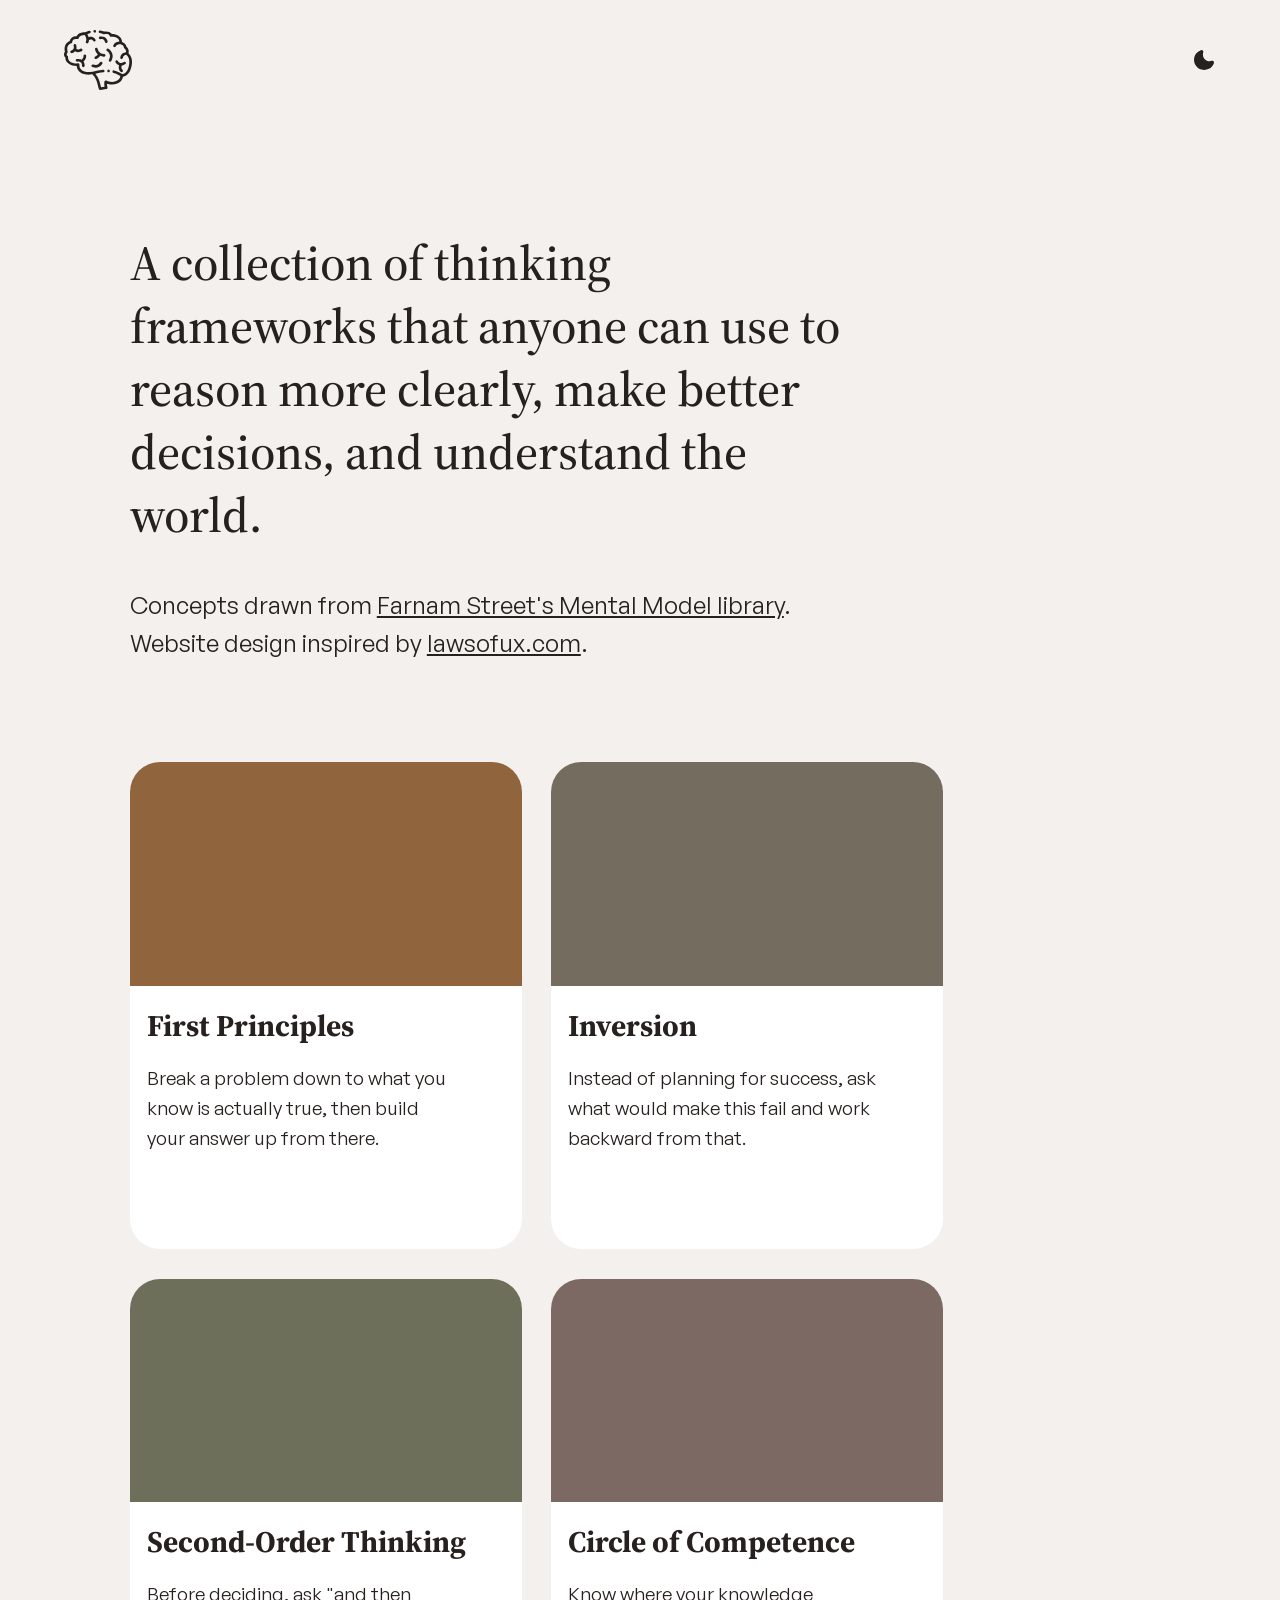
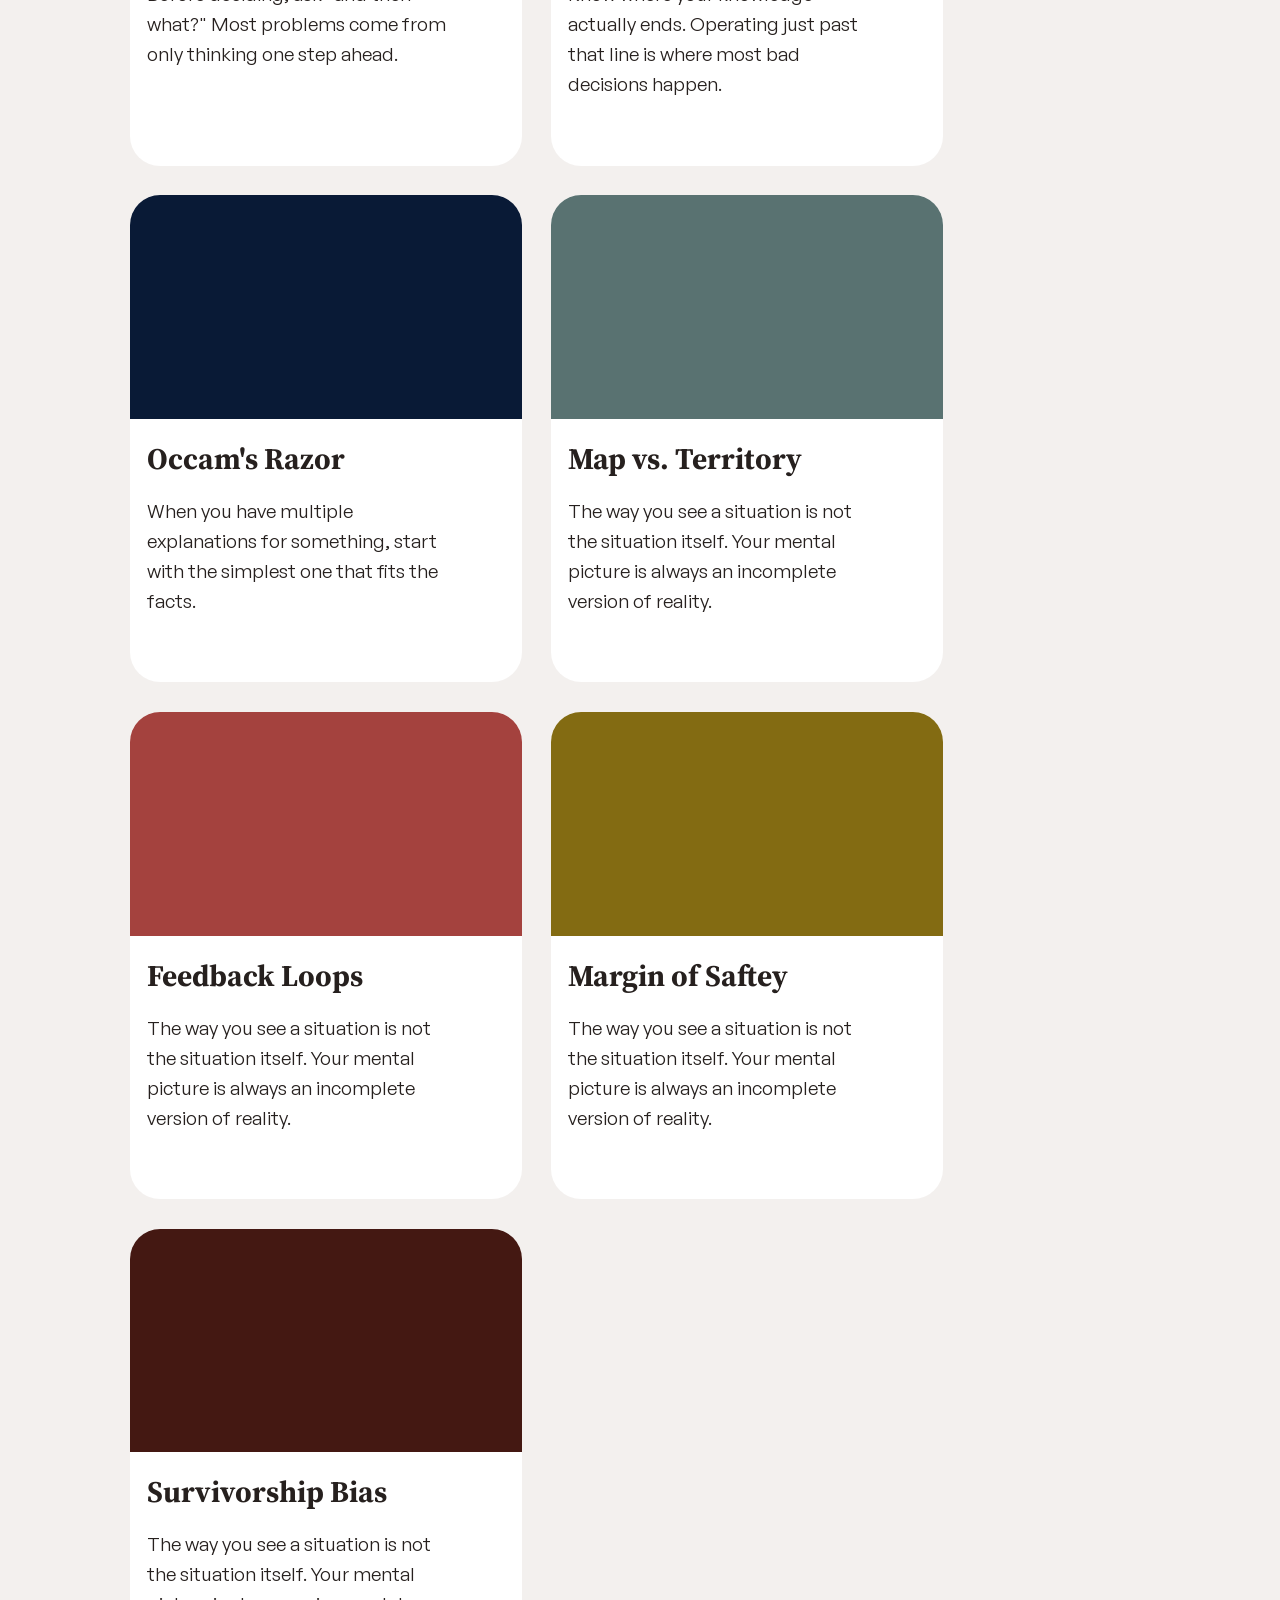
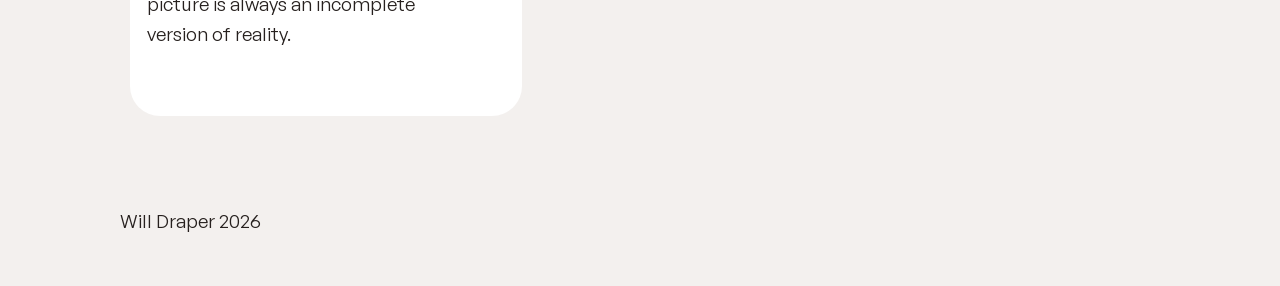
==== commit e184ba67: "built the rest of the pages" ====
--- a/index.html
+++ b/index.html
@@ -50,12 +50,12 @@
     <main class="content">
         <div class="content_header">
             <div class="header_header">
-            <h2>A collection of thinking frameworks that anyone can use to reason more clearly, make better decisions, and understand the world.
-            </h2>
+                <h2>A collection of thinking frameworks that anyone can use to reason more clearly, make better decisions, and understand the world.
+                </h2>
             </div>
             <div class="header_sub-header">
-            <p class="b2">Concepts drawn from Farnam Street's Mental Model library. Website design inspired by lawsofux.com.
-            </p>
+                <p class="b2">Concepts drawn from <a href="https://fs.blog/category/mental-models/" target="_blank" style="color: inherit; text-decoration: underline;">Farnam Street's Mental Model library</a>. Website design inspired by <a href="https://lawsofux.com/" target="_blank" style="color: inherit; text-decoration: underline;">lawsofux.com</a>.
+                </p>
             </div>
         </div>
 
@@ -214,7 +214,9 @@
 
     <footer class="footer">
         <article class="b3">
-            Will Draper 2026
+            <a href="https://www.willdraper.me/" target="_blank" style="color: inherit; text-decoration: none;">
+                Will Draper 2026
+            </a>
         </article>
     </footer>
 
@@ -240,6 +242,12 @@
       this.src = this.src.replace('dark-mode-black.svg', 'light-mode-white.svg');
     }
   });
+
+    document.querySelectorAll('.card').forEach(el => {
+        el.style.transition = 'transform 0.2s ease';
+        el.addEventListener('mouseenter', () => el.style.transform = 'scale(1.02)');
+        el.addEventListener('mouseleave', () => el.style.transform = 'scale(1)');
+    });
 </script>
 
     </main>
--- a/css/main-style.css
+++ b/css/main-style.css
@@ -162,4 +162,13 @@
 
 .text_body{
     max-width: var(--card_text_body-min-width, 313px);
+}
+
+.content_mode-container img {
+    transition: transform 0.2s ease;
+    cursor: pointer;
+}
+
+.content_mode-container img:hover {
+    transform: scale(1.1);
 }
--- a/css/style.css
+++ b/css/style.css
@@ -114,6 +114,7 @@
     font-style: normal;
     font-weight: 700;
     line-height: var(--fonts-line-height-heading-H5, 20px); /* 133.333% */
+    margin: 0;
 }
 
 .section-heading {
--- a/css/responsive.css
+++ b/css/responsive.css
@@ -64,6 +64,7 @@
         --model_header-margin: 20px;
         --model_illustration-size: 397px;
         --model_insight_number-container-size: 30px;
+        --model_header-padding: 100px;
 
         /* fonts / size / heading */
         --fonts-size-heading-H1: 3.125rem;    /* 50px */
@@ -94,7 +95,6 @@
 
 }
 
-
 /* ===================================
     DESKTOP  ≥ 1024px
 =================================== */
@@ -113,6 +113,7 @@
         --model_header-margin: 140px;
         --model_illustration-size: 521px;
         --model_insight_number-container-size: 38px;
+        --model_header-padding: 100px;
 
         /* fonts / size / heading */
         --fonts-size-heading-H1: 3.875rem;    /* 62px */
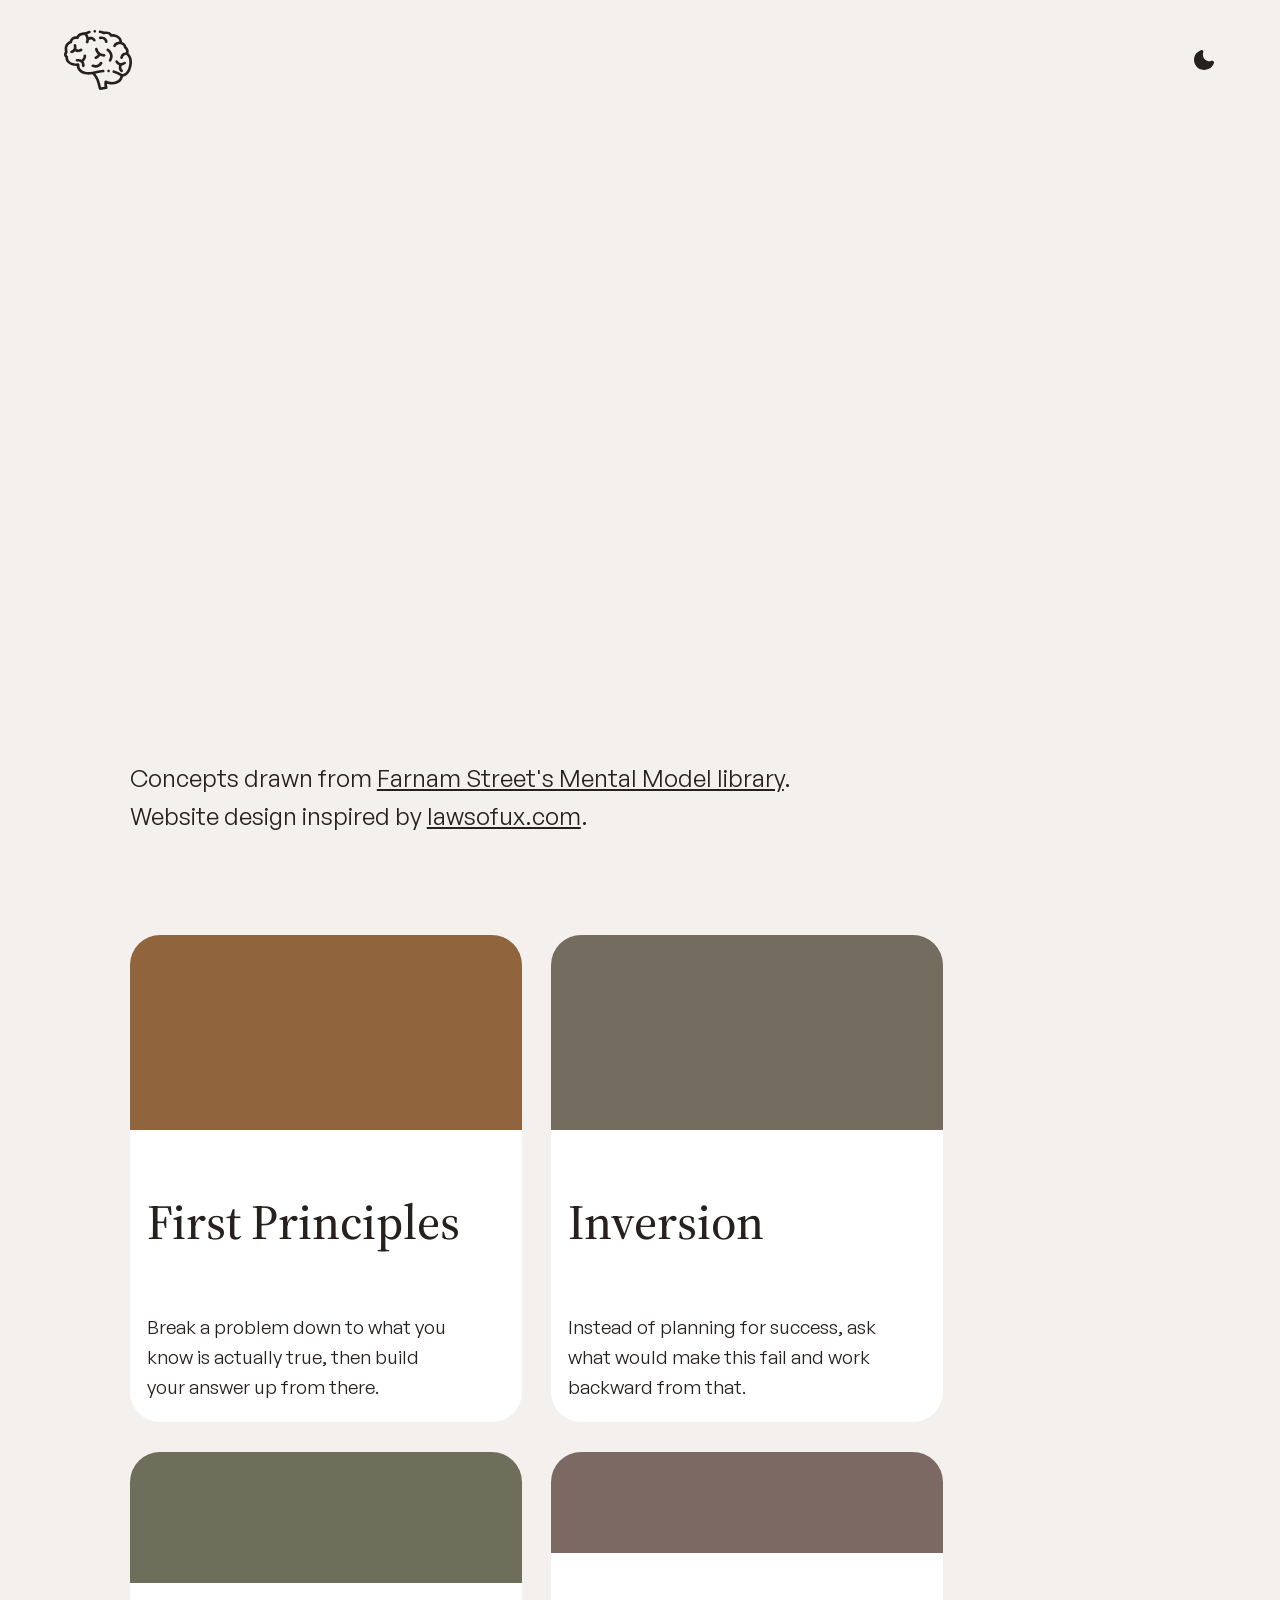
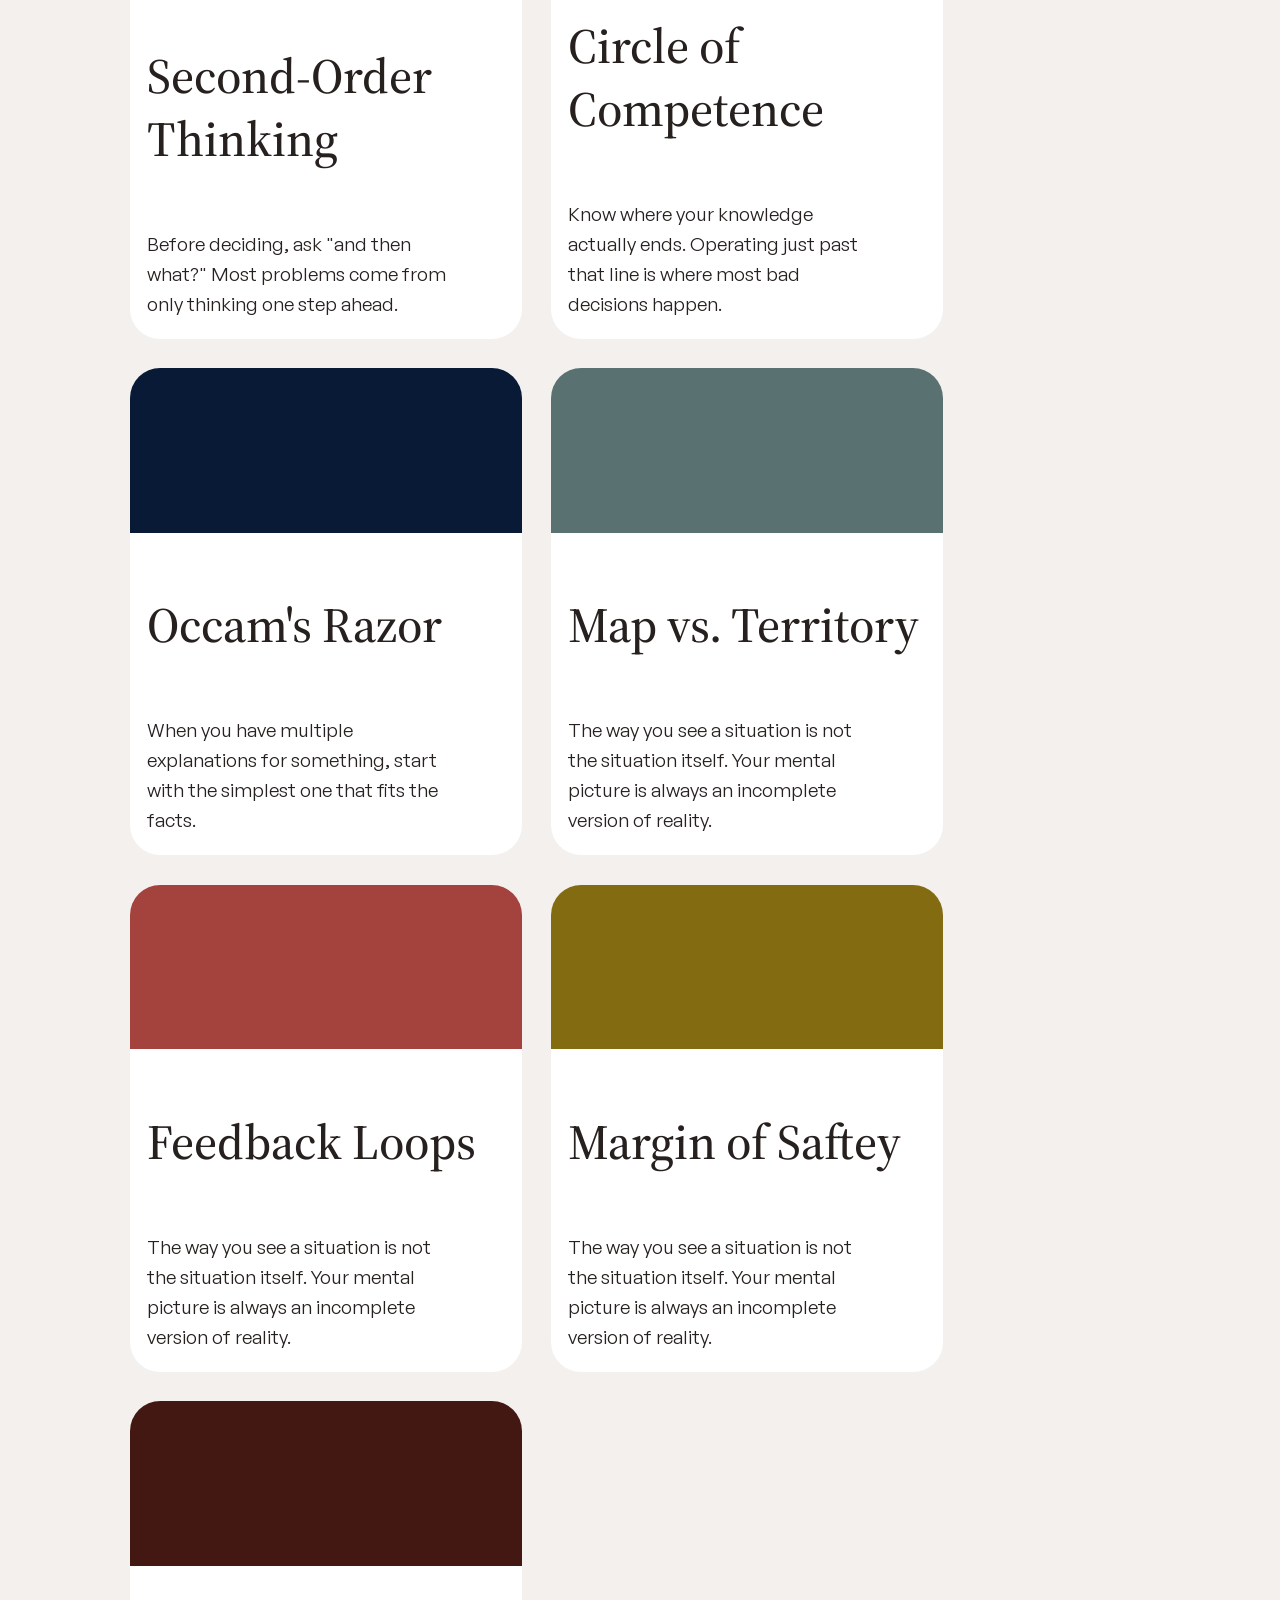
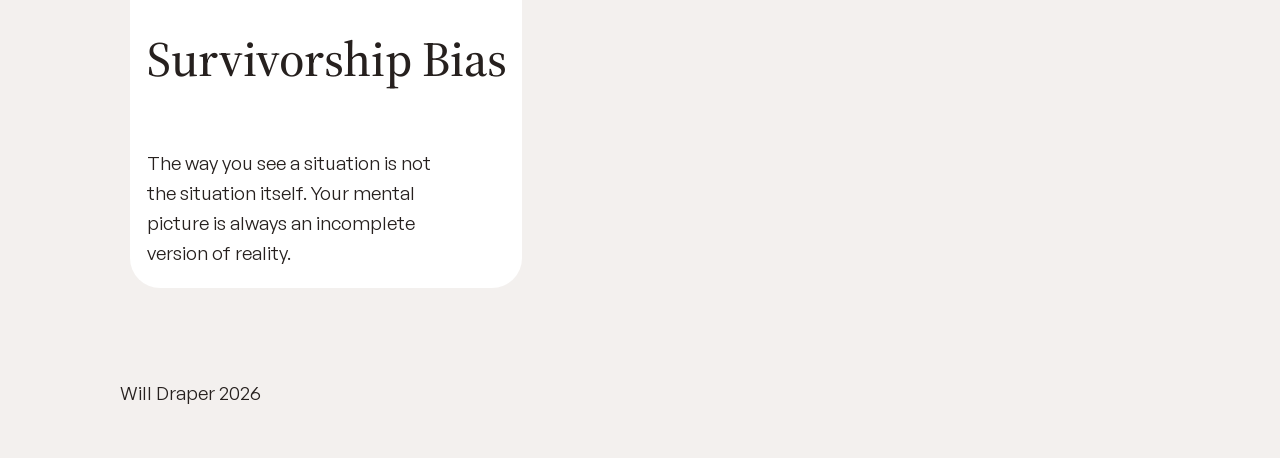
==== commit 12a4e71a: "updates" ====
--- a/index.html
+++ b/index.html
@@ -50,8 +50,8 @@
     <main class="content">
         <div class="content_header">
             <div class="header_header">
-                <h2>A collection of thinking frameworks that anyone can use to reason more clearly, make better decisions, and understand the world.
-                </h2>
+                <h1 class="intro">A collection of thinking frameworks that anyone can use to reason more clearly, make better decisions, and understand the world.
+                </h1>
             </div>
             <div class="header_sub-header">
                 <p class="b2">Concepts drawn from <a href="https://fs.blog/category/mental-models/" target="_blank" style="color: inherit; text-decoration: underline;">Farnam Street's Mental Model library</a>. Website design inspired by <a href="https://lawsofux.com/" target="_blank" style="color: inherit; text-decoration: underline;">lawsofux.com</a>.
@@ -67,7 +67,7 @@
                 <div class="card">
                     <div class="card_header" style="--card-bg: #90643C"></div>
                     <div class="card_text">
-                        <h4 class="text_header">First Principles</h4>
+                        <h2 class="text_header">First Principles</h2>
                         <div class="text_body">
                             <p class="b3">Break a problem down to what you know is actually true, then build your answer up from there.</p>
                         </div>
@@ -84,7 +84,7 @@
                 <div class="card">
                     <div class="card_header" style="--card-bg: #746C5F"></div>
                     <div class="card_text">
-                        <h4 class="text_header">Inversion</h4>
+                        <h2 class="text_header">Inversion</h2>
                         <div class="text_body">
                             <p class="b3">Instead of planning for success, ask what would make this fail and work backward from that.</p>
                         </div>
@@ -101,7 +101,7 @@
                 <div class="card">
                     <div class="card_header" style="--card-bg: #6D6F5B"></div>
                     <div class="card_text">
-                        <h4 class="text_header">Second-Order Thinking</h4>
+                        <h2 class="text_header">Second-Order Thinking</h2>
                         <div class="text_body">
                             <p class="b3">Before deciding, ask "and then what?" Most problems come from only thinking one step ahead.</p>
                         </div>
@@ -117,7 +117,7 @@
                 <div class="card">
                     <div class="card_header" style="--card-bg: #7C6964"></div>
                     <div class="card_text">
-                        <h4 class="text_header">Circle of Competence</h4>
+                        <h2 class="text_header">Circle of Competence</h2>
                         <div class="text_body">
                             <p class="b3">Know where your knowledge actually ends. Operating just past that line is where most bad decisions happen.</p>
                         </div>
@@ -133,7 +133,7 @@
                 <div class="card">
                     <div class="card_header" style="--card-bg: #091A36"></div>
                     <div class="card_text">
-                        <h4 class="text_header">Occam's Razor</h4>
+                        <h2 class="text_header">Occam's Razor</h2>
                         <div class="text_body">
                             <p class="b3">When you have multiple explanations for something, start with the simplest one that fits the facts.</p>
                         </div>
@@ -149,7 +149,7 @@
                 <div class="card">
                     <div class="card_header" style="--card-bg: #597271"></div>
                     <div class="card_text">
-                        <h4 class="text_header">Map vs. Territory</h4>
+                        <h2 class="text_header">Map vs. Territory</h2>
                         <div class="text_body">
                             <p class="b3">The way you see a situation is not the situation itself. Your mental picture is always an incomplete version of reality.</p>
                         </div>
@@ -165,7 +165,7 @@
                 <div class="card">
                     <div class="card_header" style="--card-bg: #A4423E"></div>
                     <div class="card_text">
-                        <h4 class="text_header">Feedback Loops</h4>
+                        <h2 class="text_header">Feedback Loops</h2>
                         <div class="text_body">
                             <p class="b3">The way you see a situation is not the situation itself. Your mental picture is always an incomplete version of reality.</p>
                         </div>
@@ -181,7 +181,7 @@
                 <div class="card">
                     <div class="card_header" style="--card-bg: #836B12"></div>
                     <div class="card_text">
-                        <h4 class="text_header">Margin of Saftey</h4>
+                        <h2 class="text_header">Margin of Saftey</h2>
                         <div class="text_body">
                             <p class="b3">The way you see a situation is not the situation itself. Your mental picture is always an incomplete version of reality.</p>
                         </div>
@@ -197,16 +197,16 @@
                 <div class="card">
                     <div class="card_header" style="--card-bg: #441812"></div>
                     <div class="card_text">
-                        <h4 class="text_header">Survivorship Bias</h4>
-                        <div class="text_body">
-                            <p class="b3">The way you see a situation is not the situation itself. Your mental picture is always an incomplete version of reality.</p>
-                        </div>
-                    </div>
-                </div>
-            </div>
-        </a>
-
-        </section>
+                        <h2 class="text_header">Survivorship Bias</h2>
+                        <div class="text_body">
+                            <p class="b3">The way you see a situation is not the situation itself. Your mental picture is always an incomplete version of reality.</p>
+                        </div>
+                    </div>
+                </div>
+            </div>
+        </a>
+
+    </section>
 
     <!-- ===================================
     FOOTER
@@ -219,6 +219,10 @@
             </a>
         </article>
     </footer>
+
+    </main>
+
+
 
 <script>
   // Restore preference on page load
@@ -250,4 +254,5 @@
     });
 </script>
 
-    </main>
+
+</html>
